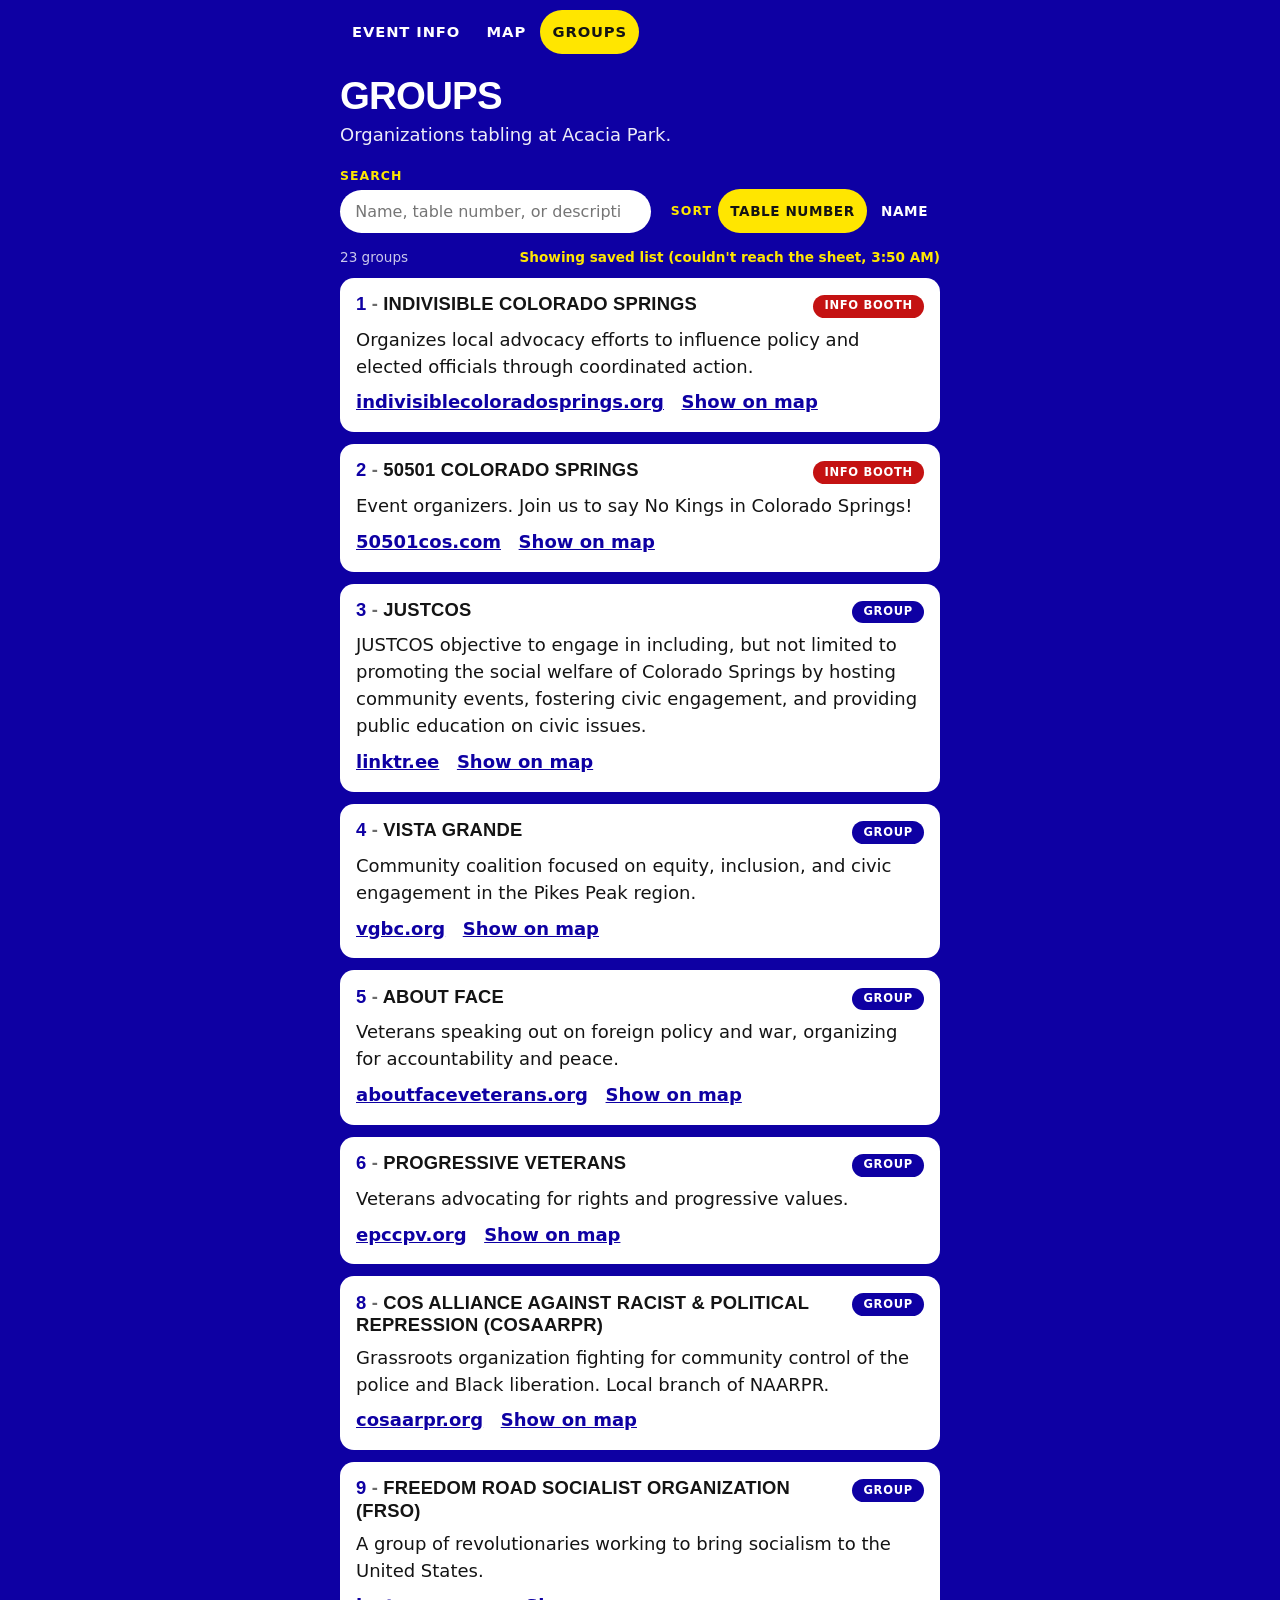
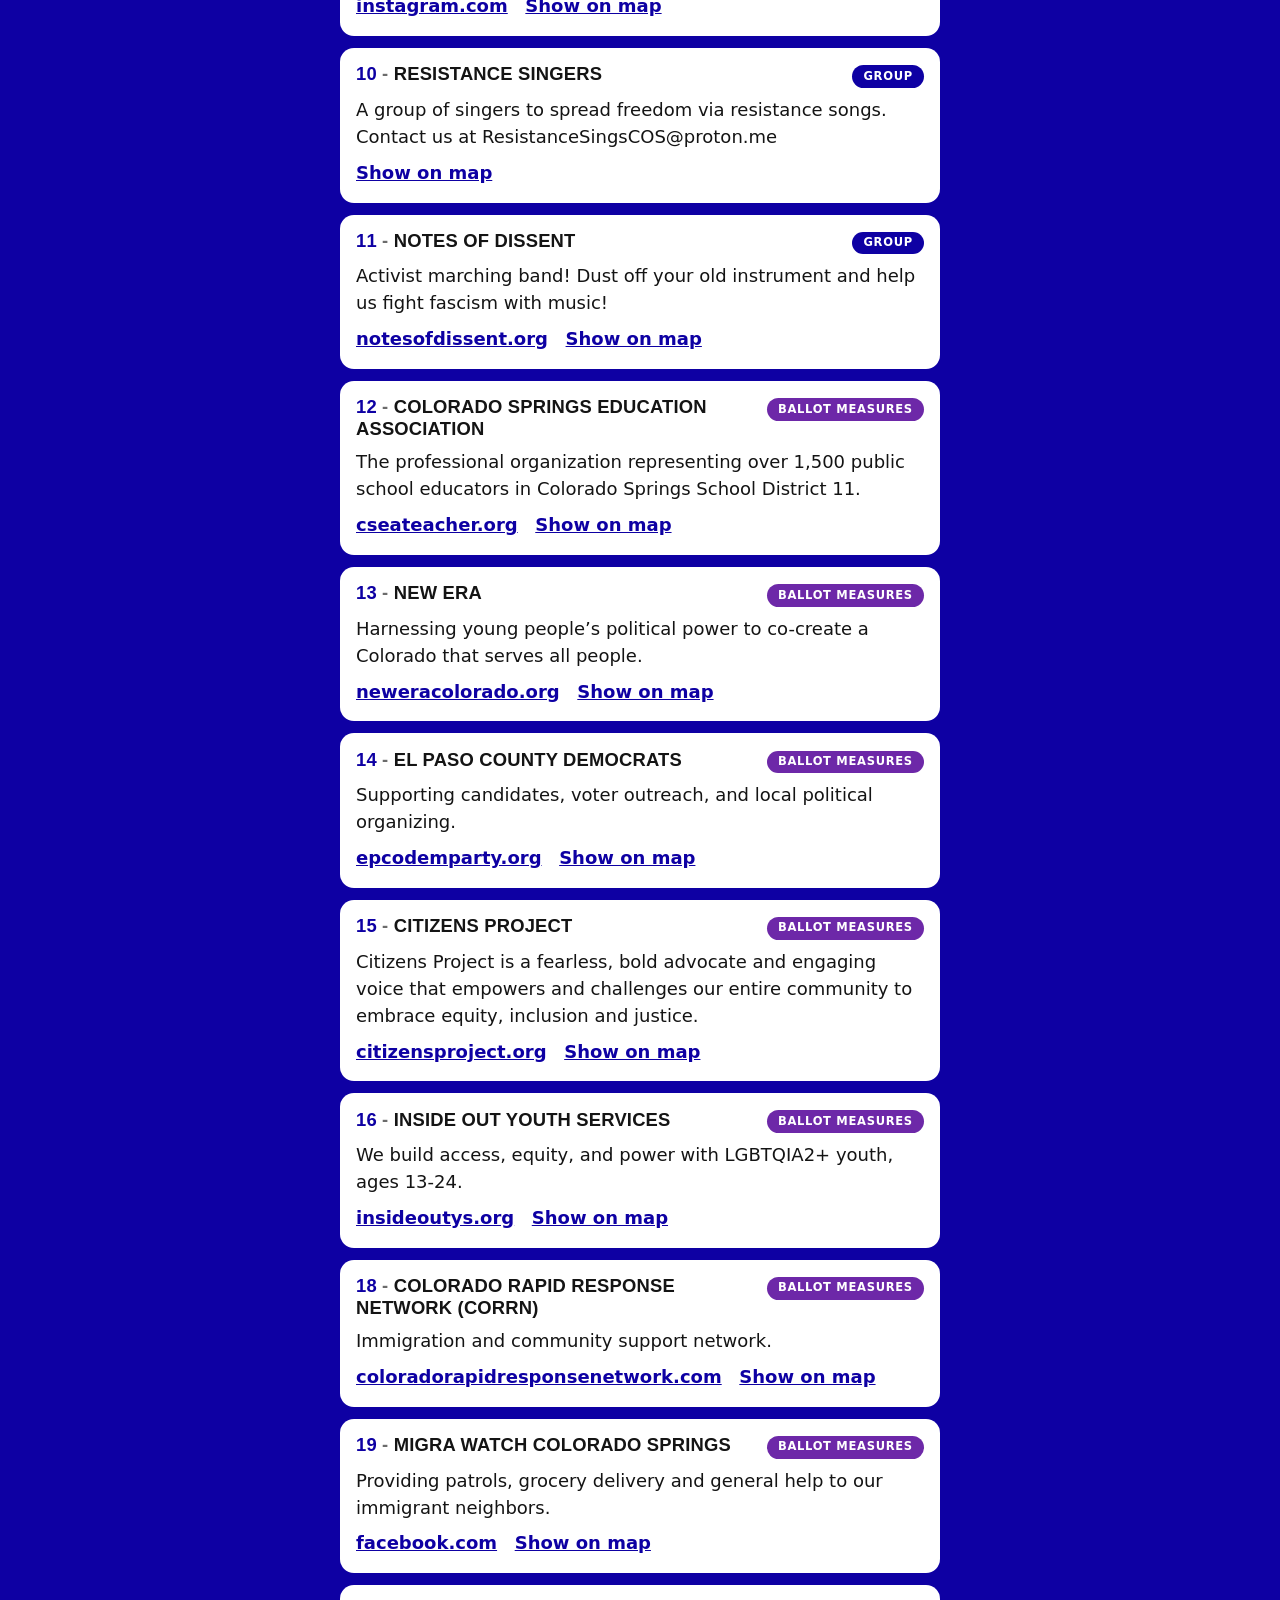
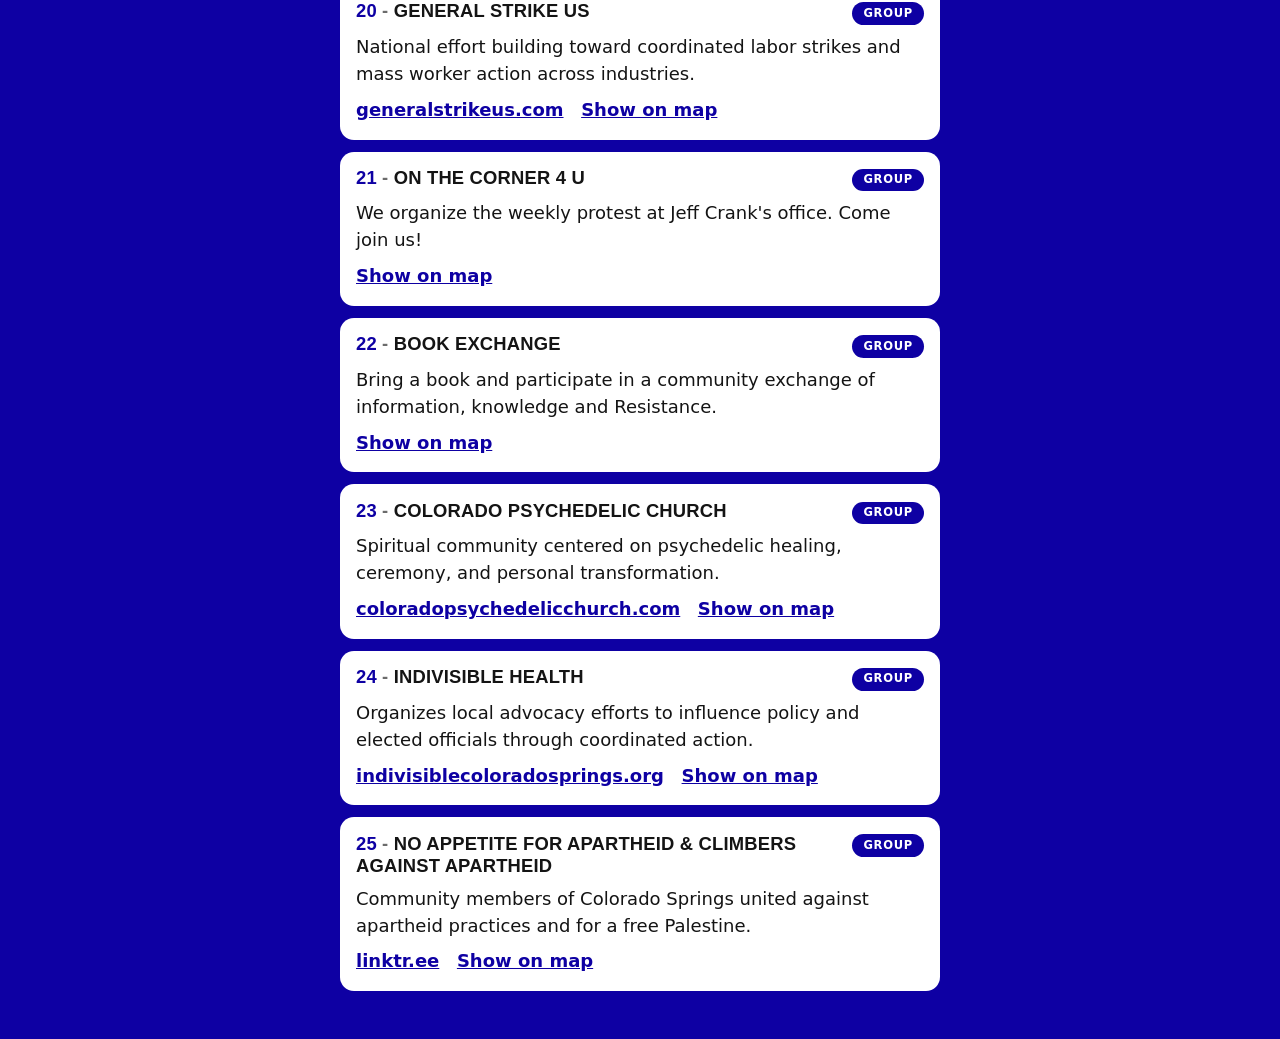
==== groups/index.html @ 1f0191dd "Turn the old 31 and 32 tables into a mutual aid place and make the named areas easier to pick out. C" ====
<!doctype html>
<html lang="en">
<head>
  <meta charset="utf-8">
  <meta name="viewport" content="width=device-width, initial-scale=1">
  <title>Groups — No Kings: Vote Early, Colorado Springs</title>
  <meta name="description" content="Organizations tabling at Acacia Park for No Kings: Vote Early, October 17, 2026, with links to their websites and spots on the map.">
  <meta name="theme-color" content="#0e00a3">
  <link rel="stylesheet" href="groups.css?v=4">
</head>
<body>
  <header>
    <nav aria-label="Pages">
      <a href="../">Event Info</a>
      <a href="../map/">Map</a>
      <a href="./" aria-current="page">Groups</a>
    </nav>
  </header>

  <main>
    <h1>Groups</h1>
    <p class="lead">Organizations tabling at Acacia Park.</p>

    <div class="tools">
      <label class="search">
        Search
        <input id="q" type="search" autocomplete="off" placeholder="Name, table number, or description">
      </label>
      <div class="sort" role="group" aria-label="Sort by">
        <span class="sort-label">Sort</span>
        <button type="button" data-sort="table" aria-pressed="true">Table number</button>
        <button type="button" data-sort="name" aria-pressed="false">Name</button>
      </div>
    </div>

    <p class="summary">
      <span id="count" class="count"></span>
      <span id="status" class="status">Loading groups…</span>
    </p>
    <ul id="list"></ul>
  </main>

  <template id="group-entry">
    <li class="group">
      <div class="title-row">
        <h2>
          <span class="num"><span class="sr-only">Table </span><span data-field="table"></span></span><span class="sep" aria-hidden="true"> - </span><span data-field="name"></span>
        </h2>
        <span class="chip" data-field="chip"><span data-field="category"></span></span>
      </div>
      <p class="description" data-field="description"></p>
      <p class="actions">
        <a data-field="website" target="_blank" rel="noopener"></a>
        <a data-field="map">Show on map</a>
      </p>
    </li>
  </template>

  <script src="../data.js?v=1"></script>
  <script src="groups.js?v=2"></script>
</body>
</html>
---- groups/groups.css ----
:root {
  --indigo: #0e00a3;
  --yellow: #ffe600;
  --ink: #141414;

  --info: #c41212;
  --org: #0e00a3;
  --ballot: #6d28a8;
  --aid: #ff7a00;
}

* { box-sizing: border-box; }

body {
  margin: 0;
  background: var(--indigo);
  color: #fff;
  font: 18px/1.5 "Segoe UI", system-ui, sans-serif;
}

header nav {
  display: flex;
  flex-wrap: wrap;
  gap: 0.15rem;
  max-width: 40rem;
  margin: 0 auto;
  padding: 0.65rem 1.25rem 0.2rem;
}

nav a {
  color: #fff;
  text-decoration: none;
  font-weight: 800;
  font-size: 0.92rem;
  letter-spacing: 0.06em;
  text-transform: uppercase;
  min-height: 44px;
  display: inline-flex;
  align-items: center;
  padding: 0.15rem 0.75rem;
  border-radius: 999px;
}

nav a[aria-current="page"] {
  background: var(--yellow);
  color: var(--ink);
}

nav a:hover { color: var(--yellow); }
nav a[aria-current="page"]:hover { color: var(--ink); text-decoration: none; }

main {
  max-width: 40rem;
  margin: 0 auto;
  padding: 1.1rem 1.25rem 3rem;
}

h1 {
  margin: 0.15rem 0 0;
  font-family: "Arial Black", "Segoe UI", sans-serif;
  font-weight: 900;
  font-size: clamp(1.8rem, 6vw, 2.4rem);
  line-height: 0.95;
  letter-spacing: -0.02em;
  text-transform: uppercase;
}

.lead {
  margin: 0.45rem 0 1.15rem;
  color: rgba(255, 255, 255, 0.92);
}

.tools {
  display: flex;
  flex-wrap: wrap;
  align-items: flex-end;
  gap: 0.85rem 1.25rem;
}

.search {
  flex: 1 1 16rem;
  display: flex;
  flex-direction: column;
  gap: 0.3rem;
  font-size: 0.78rem;
  font-weight: 800;
  letter-spacing: 0.08em;
  text-transform: uppercase;
  color: var(--yellow);
}

.search input {
  width: 100%;
  font: inherit;
  font-weight: 400;
  font-size: 1rem;
  letter-spacing: 0;
  text-transform: none;
  color: var(--ink);
  background: #fff;
  border: none;
  border-radius: 999px;
  padding: 0.6rem 0.95rem;
}

.sort {
  display: flex;
  flex-wrap: wrap;
  align-items: center;
  gap: 0.15rem;
}

.sort-label {
  font-size: 0.78rem;
  font-weight: 800;
  letter-spacing: 0.08em;
  text-transform: uppercase;
  color: var(--yellow);
  margin-right: 0.25rem;
}

.sort button {
  font: inherit;
  font-weight: 800;
  font-size: 0.85rem;
  letter-spacing: 0.04em;
  text-transform: uppercase;
  min-height: 44px;
  padding: 0.2rem 0.75rem;
  color: #fff;
  background: transparent;
  border: none;
  border-radius: 999px;
  cursor: pointer;
}

.sort button:hover { color: var(--yellow); }

.sort button[aria-pressed="true"] {
  background: var(--yellow);
  color: var(--ink);
}

.sort button[aria-pressed="true"]:hover { color: var(--ink); }

.summary {
  display: flex;
  flex-wrap: wrap;
  justify-content: space-between;
  gap: 0.2rem 1rem;
  margin: 0.85rem 0 0.65rem;
  font-size: 0.85rem;
  color: rgba(255, 255, 255, 0.78);
}

.status { margin: 0; }

.status.backup { color: var(--yellow); font-weight: 700; }

#list {
  list-style: none;
  margin: 0;
  padding: 0;
  display: flex;
  flex-direction: column;
  gap: 0.75rem;
}

.group {
  background: #fff;
  color: var(--ink);
  border-radius: 14px;
  padding: 0.95rem 1rem 1.05rem;
  scroll-margin-top: 0.75rem;
}

.group.current {
  box-shadow: inset 6px 0 0 var(--yellow);
}

.title-row {
  display: flex;
  flex-wrap: wrap;
  align-items: flex-start;
  justify-content: space-between;
  gap: 0.4rem 0.75rem;
}

.group h2 {
  flex: 1 1 12rem;
  margin: 0;
  font-family: "Arial Black", "Segoe UI", sans-serif;
  font-weight: 900;
  font-size: 1.15rem;
  line-height: 1.2;
  letter-spacing: 0.01em;
  text-transform: uppercase;
  color: var(--ink);
}

.num { color: var(--indigo); }

.sep { color: #6b6b6b; }

.group .description { margin: 0.5rem 0 0; }

.actions {
  display: flex;
  flex-wrap: wrap;
  gap: 0.35rem 1.1rem;
  margin: 0.55rem 0 0;
}

.actions a {
  color: var(--indigo);
  font-weight: 700;
}

.empty {
  padding: 0.4rem 0 1rem;
  color: rgba(255, 255, 255, 0.85);
}

.chip {
  display: inline-flex;
  align-items: center;
  flex: none;
  margin-top: 0.12rem;
  padding: 0.28rem 0.7rem;
  border-radius: 999px;
  background: var(--c);
  color: #fff;
  font-size: 0.72rem;
  font-weight: 800;
  letter-spacing: 0.06em;
  line-height: 1.2;
  text-transform: uppercase;
  white-space: nowrap;
}

.cat-info { --c: var(--info); }
.cat-org { --c: var(--org); }
.cat-ballot { --c: var(--ballot); }
.cat-aid { --c: var(--aid); }

.sr-only {
  position: absolute;
  width: 1px;
  height: 1px;
  padding: 0;
  margin: -1px;
  overflow: hidden;
  clip: rect(0, 0, 0, 0);
  white-space: nowrap;
  border: 0;
}

a:focus-visible,
button:focus-visible,
input:focus-visible {
  outline: 3px solid var(--yellow);
  outline-offset: 3px;
}
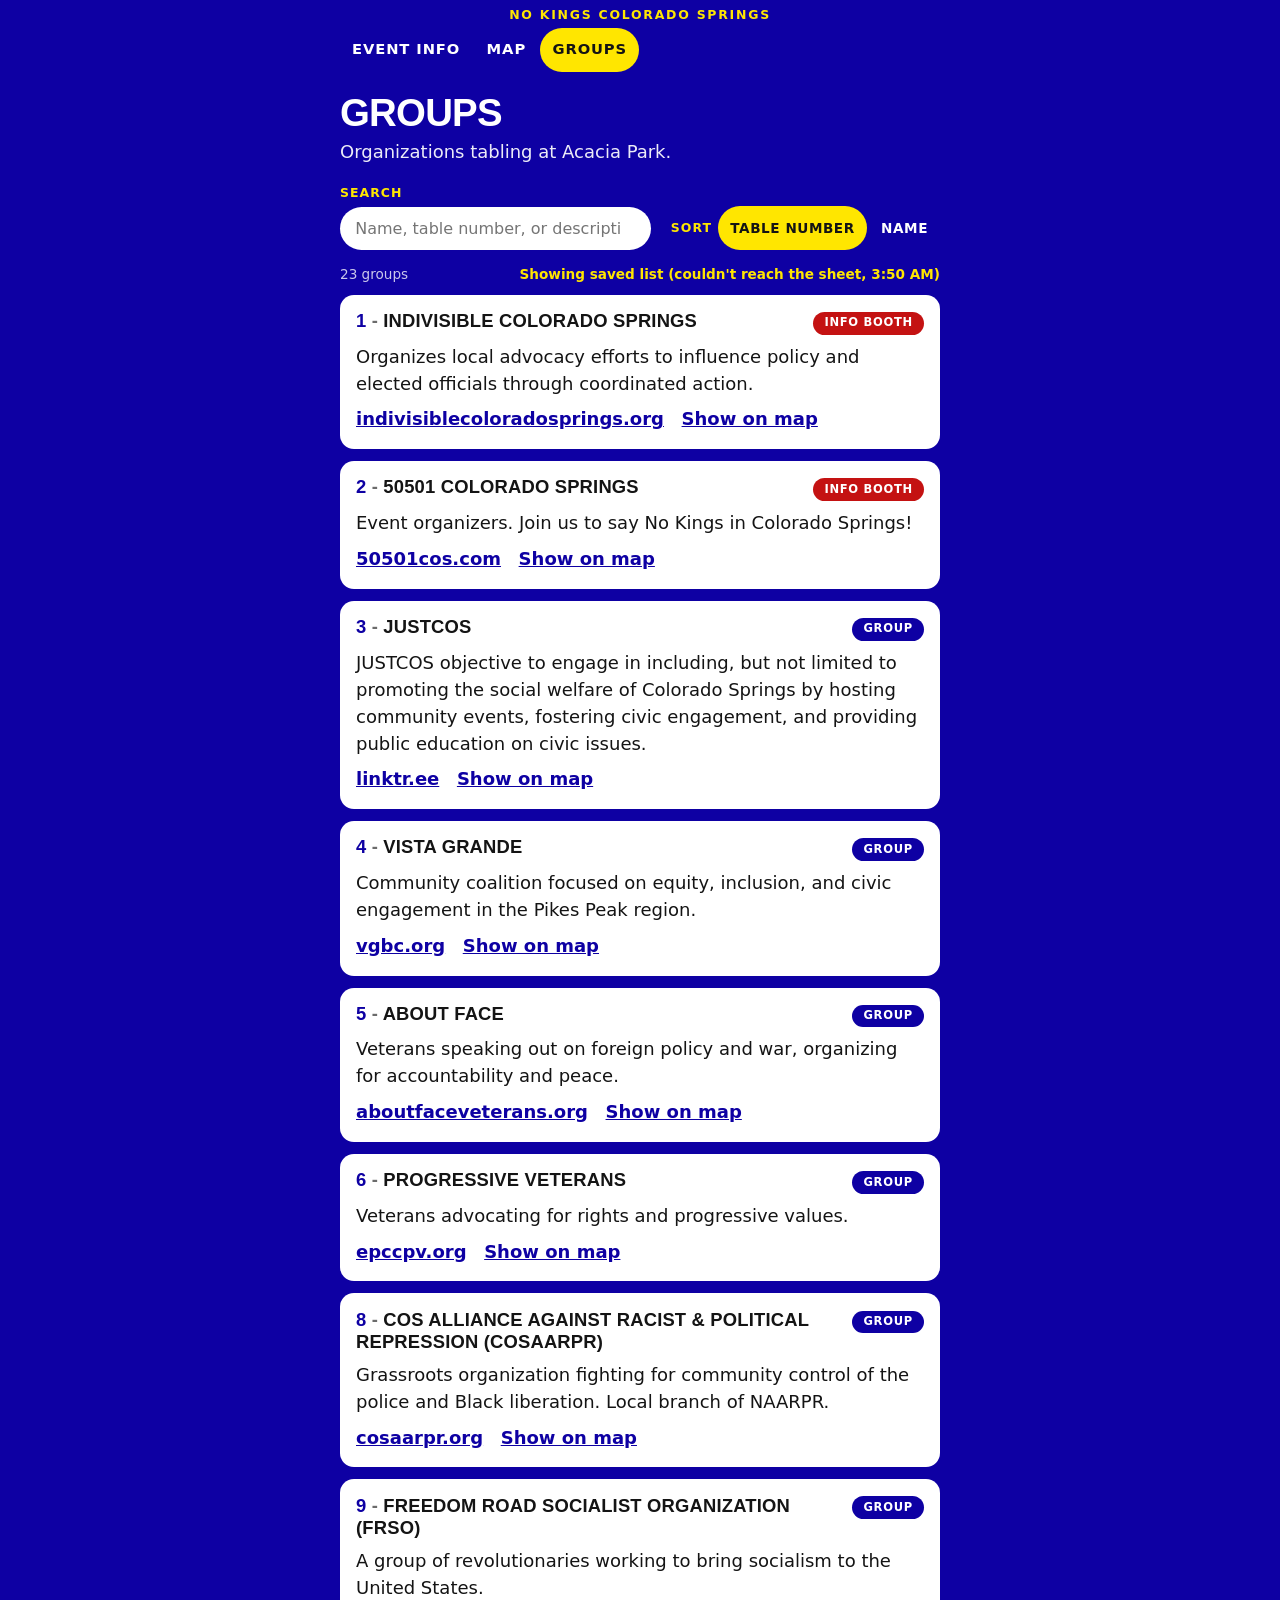
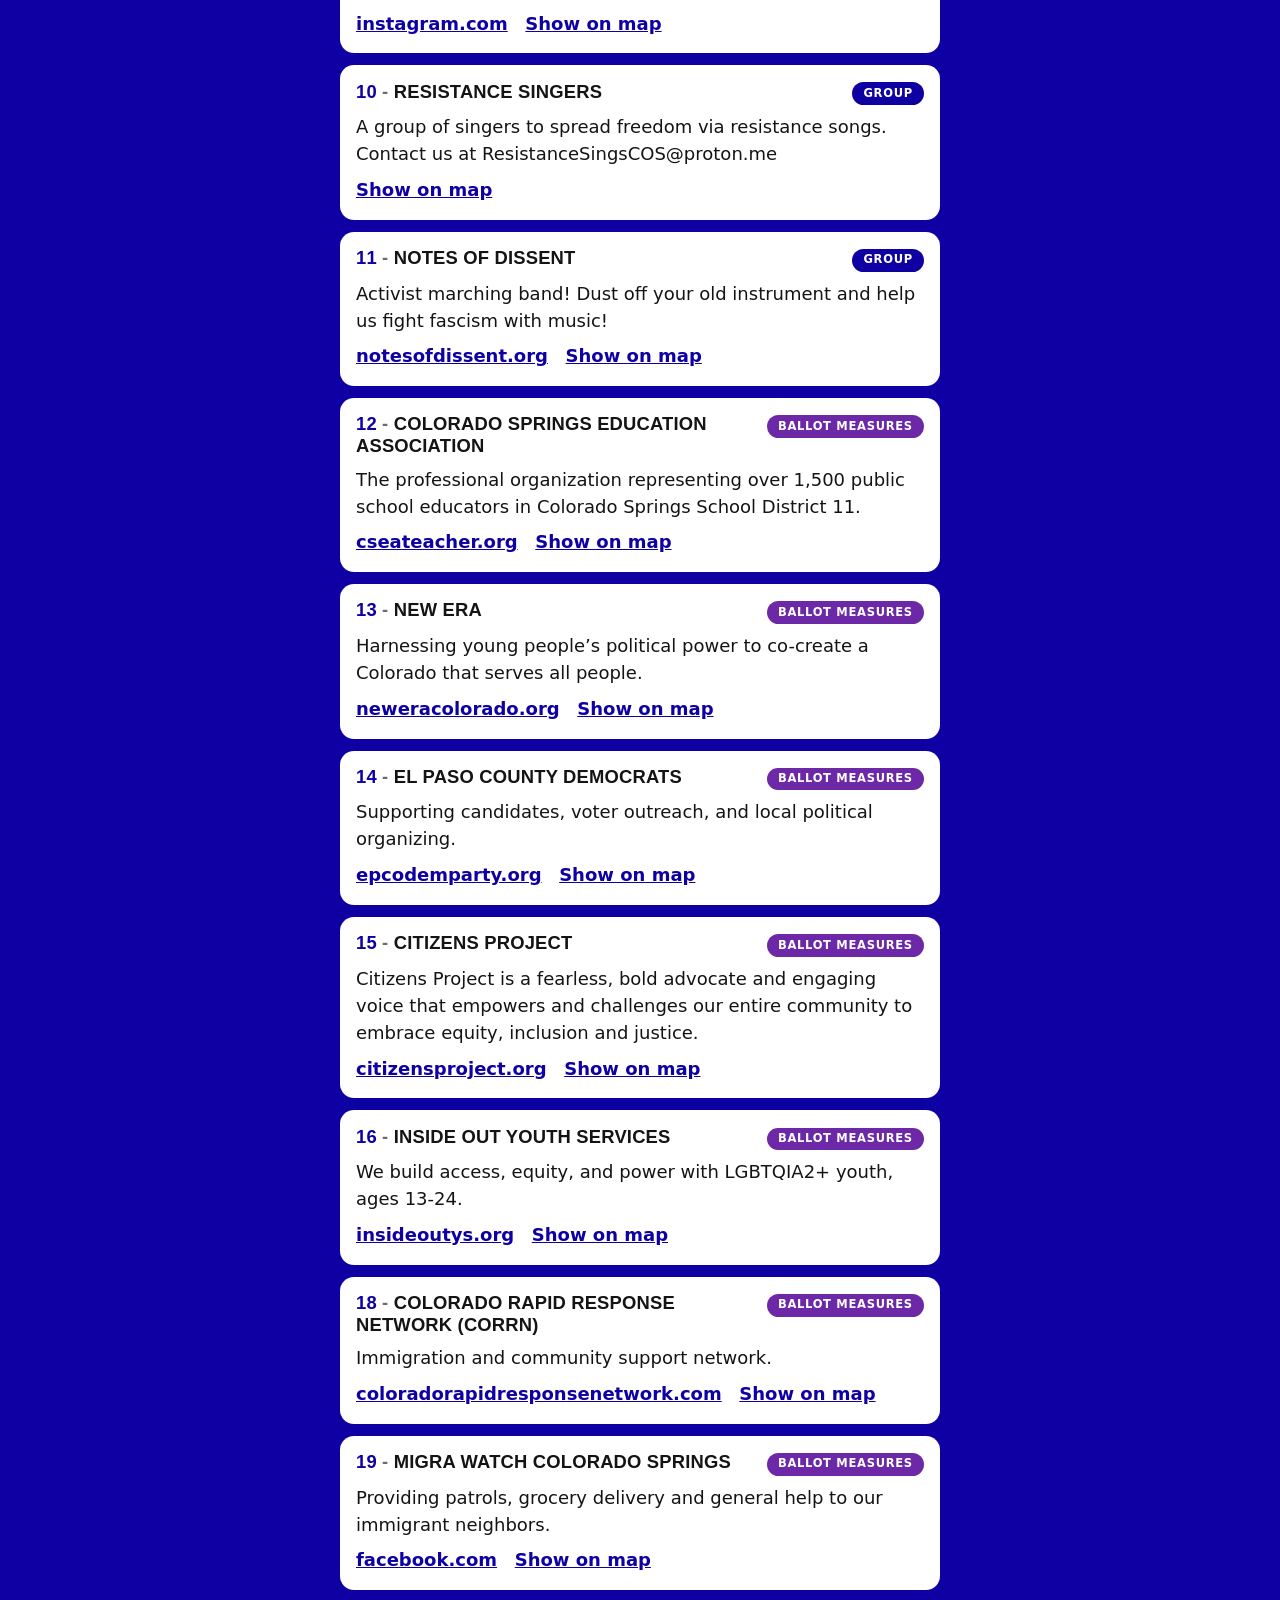
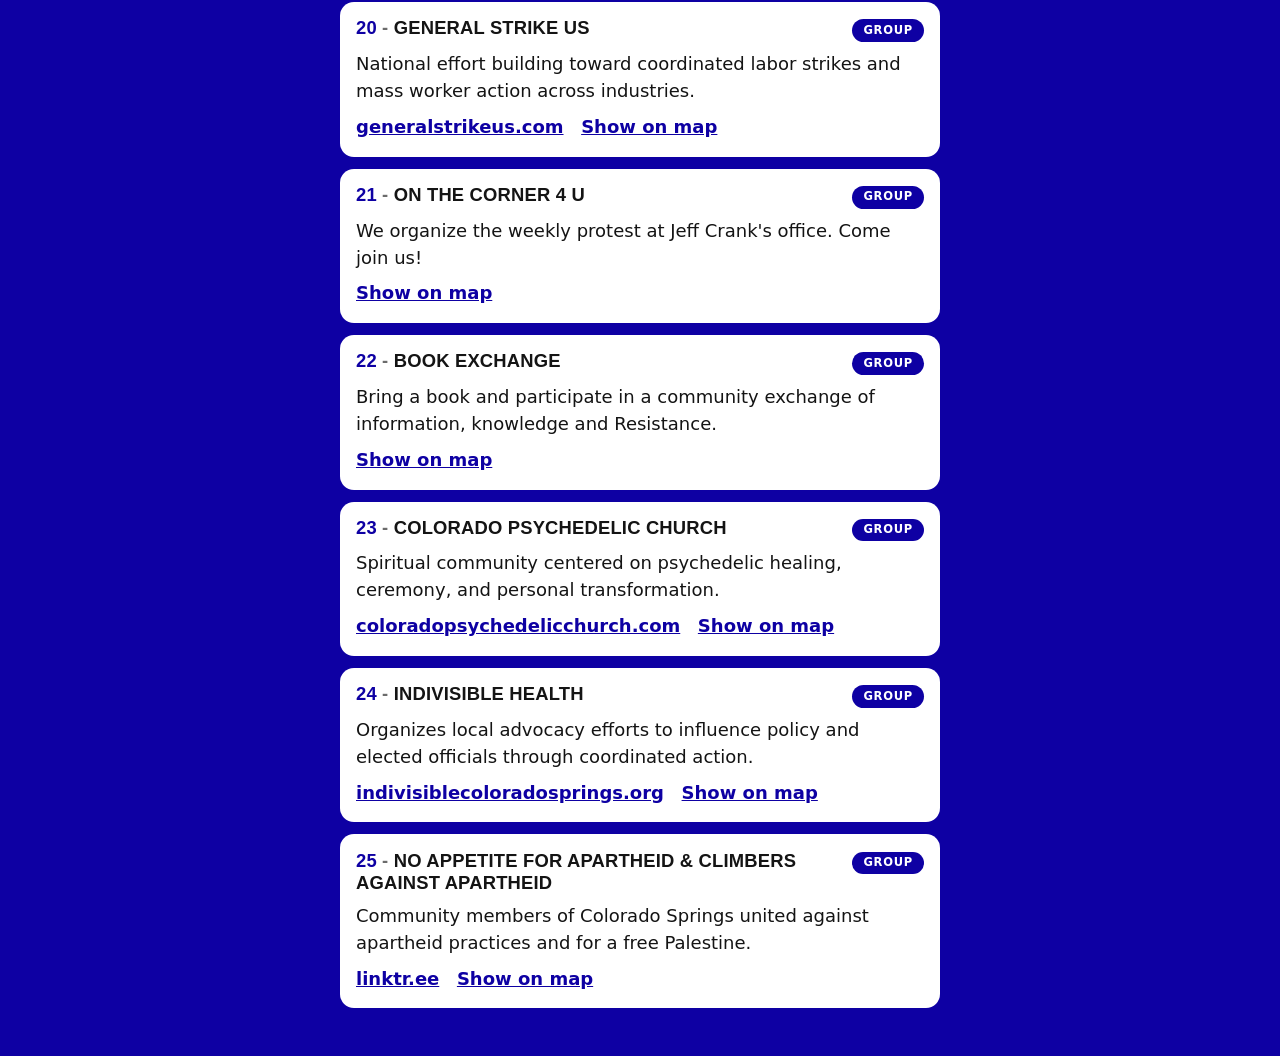
==== commit 43665009: "Name the event above the nav on the map and groups pages. Co-authored-by: Cursor <cursoragent@cursor" ====
--- a/groups/index.html
+++ b/groups/index.html
@@ -6,10 +6,11 @@
   <title>Groups — No Kings: Vote Early, Colorado Springs</title>
   <meta name="description" content="Organizations tabling at Acacia Park for No Kings: Vote Early, October 17, 2026, with links to their websites and spots on the map.">
   <meta name="theme-color" content="#0e00a3">
-  <link rel="stylesheet" href="groups.css?v=4">
+  <link rel="stylesheet" href="groups.css?v=5">
 </head>
 <body>
   <header>
+    <p class="site-name">No Kings Colorado Springs</p>
     <nav aria-label="Pages">
       <a href="../">Event Info</a>
       <a href="../map/">Map</a>
--- a/groups/groups.css
+++ b/groups/groups.css
@@ -18,13 +18,24 @@
   font: 18px/1.5 "Segoe UI", system-ui, sans-serif;
 }
 
+header .site-name {
+  margin: 0;
+  padding: 0.4rem 1.25rem 0;
+  text-align: center;
+  font-weight: 800;
+  font-size: 0.78rem;
+  letter-spacing: 0.14em;
+  text-transform: uppercase;
+  color: var(--yellow);
+}
+
 header nav {
   display: flex;
   flex-wrap: wrap;
   gap: 0.15rem;
   max-width: 40rem;
   margin: 0 auto;
-  padding: 0.65rem 1.25rem 0.2rem;
+  padding: 0.15rem 1.25rem 0.2rem;
 }
 
 nav a {
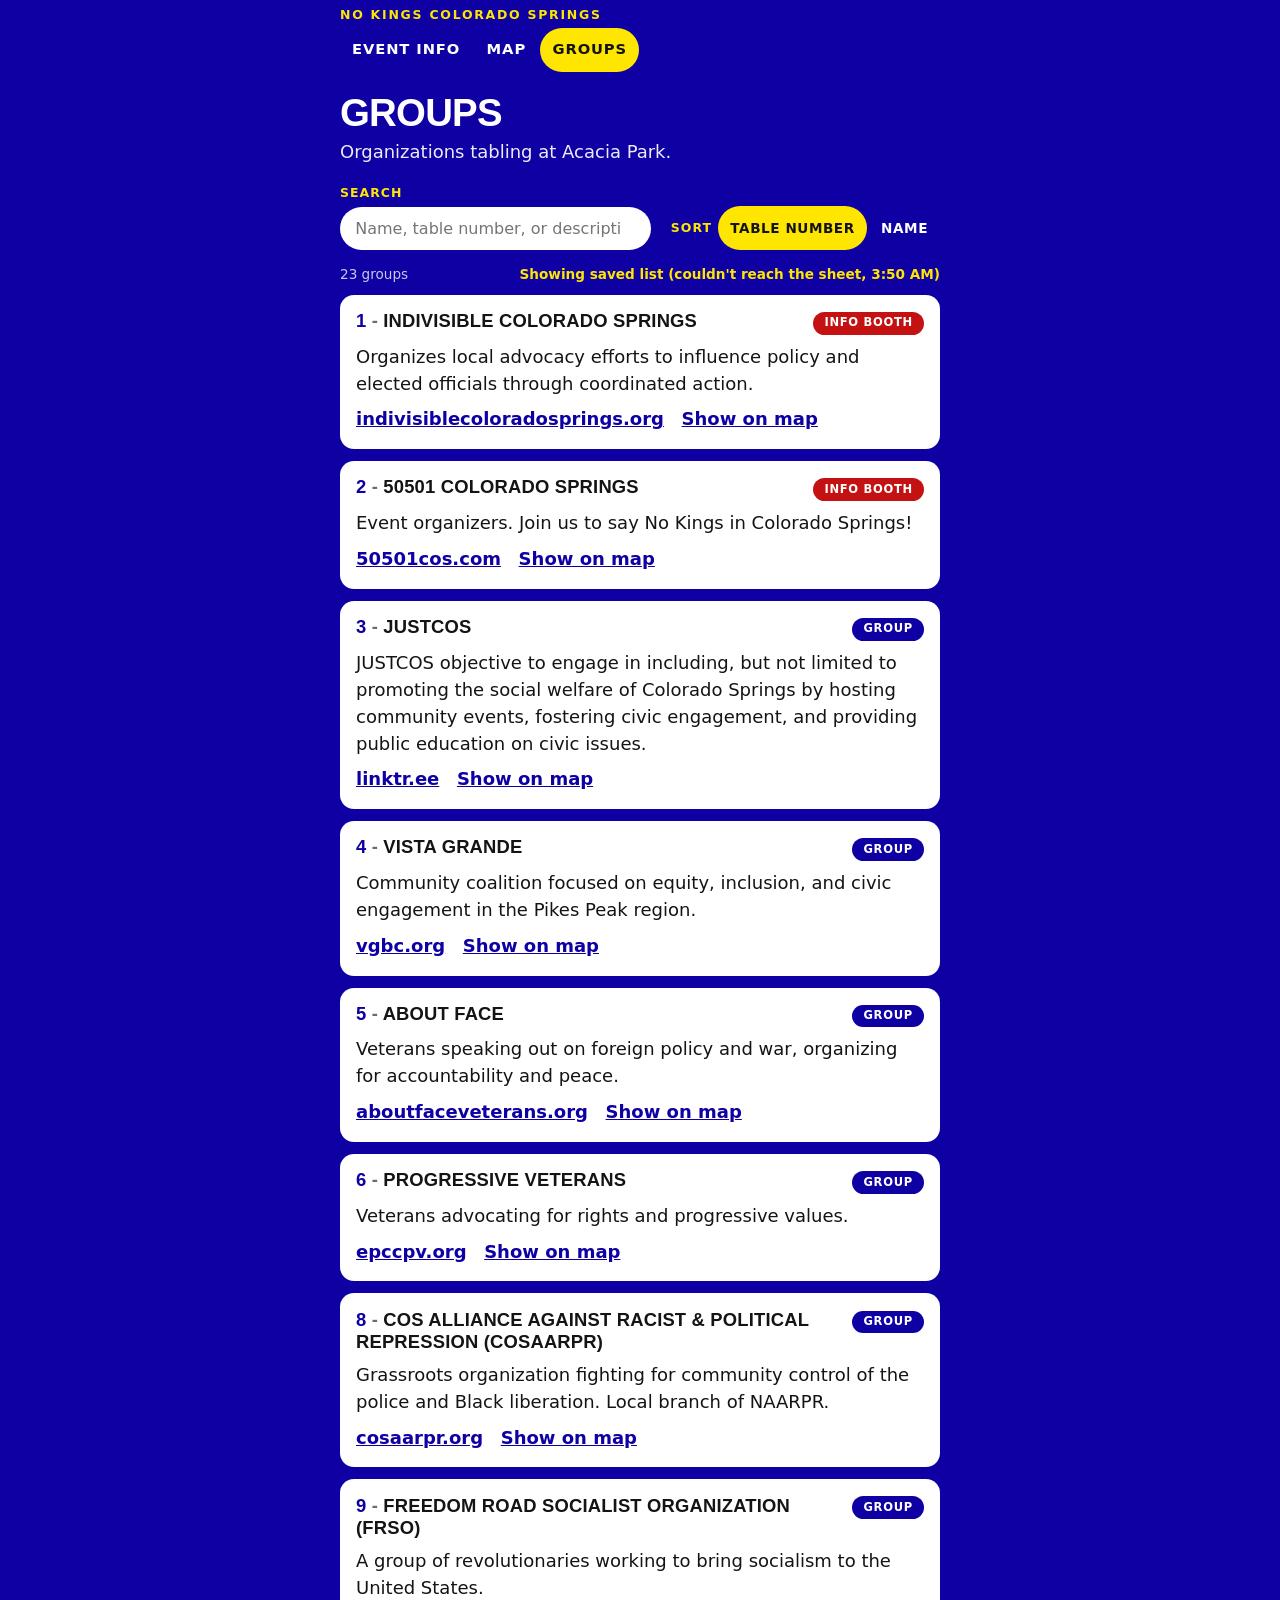
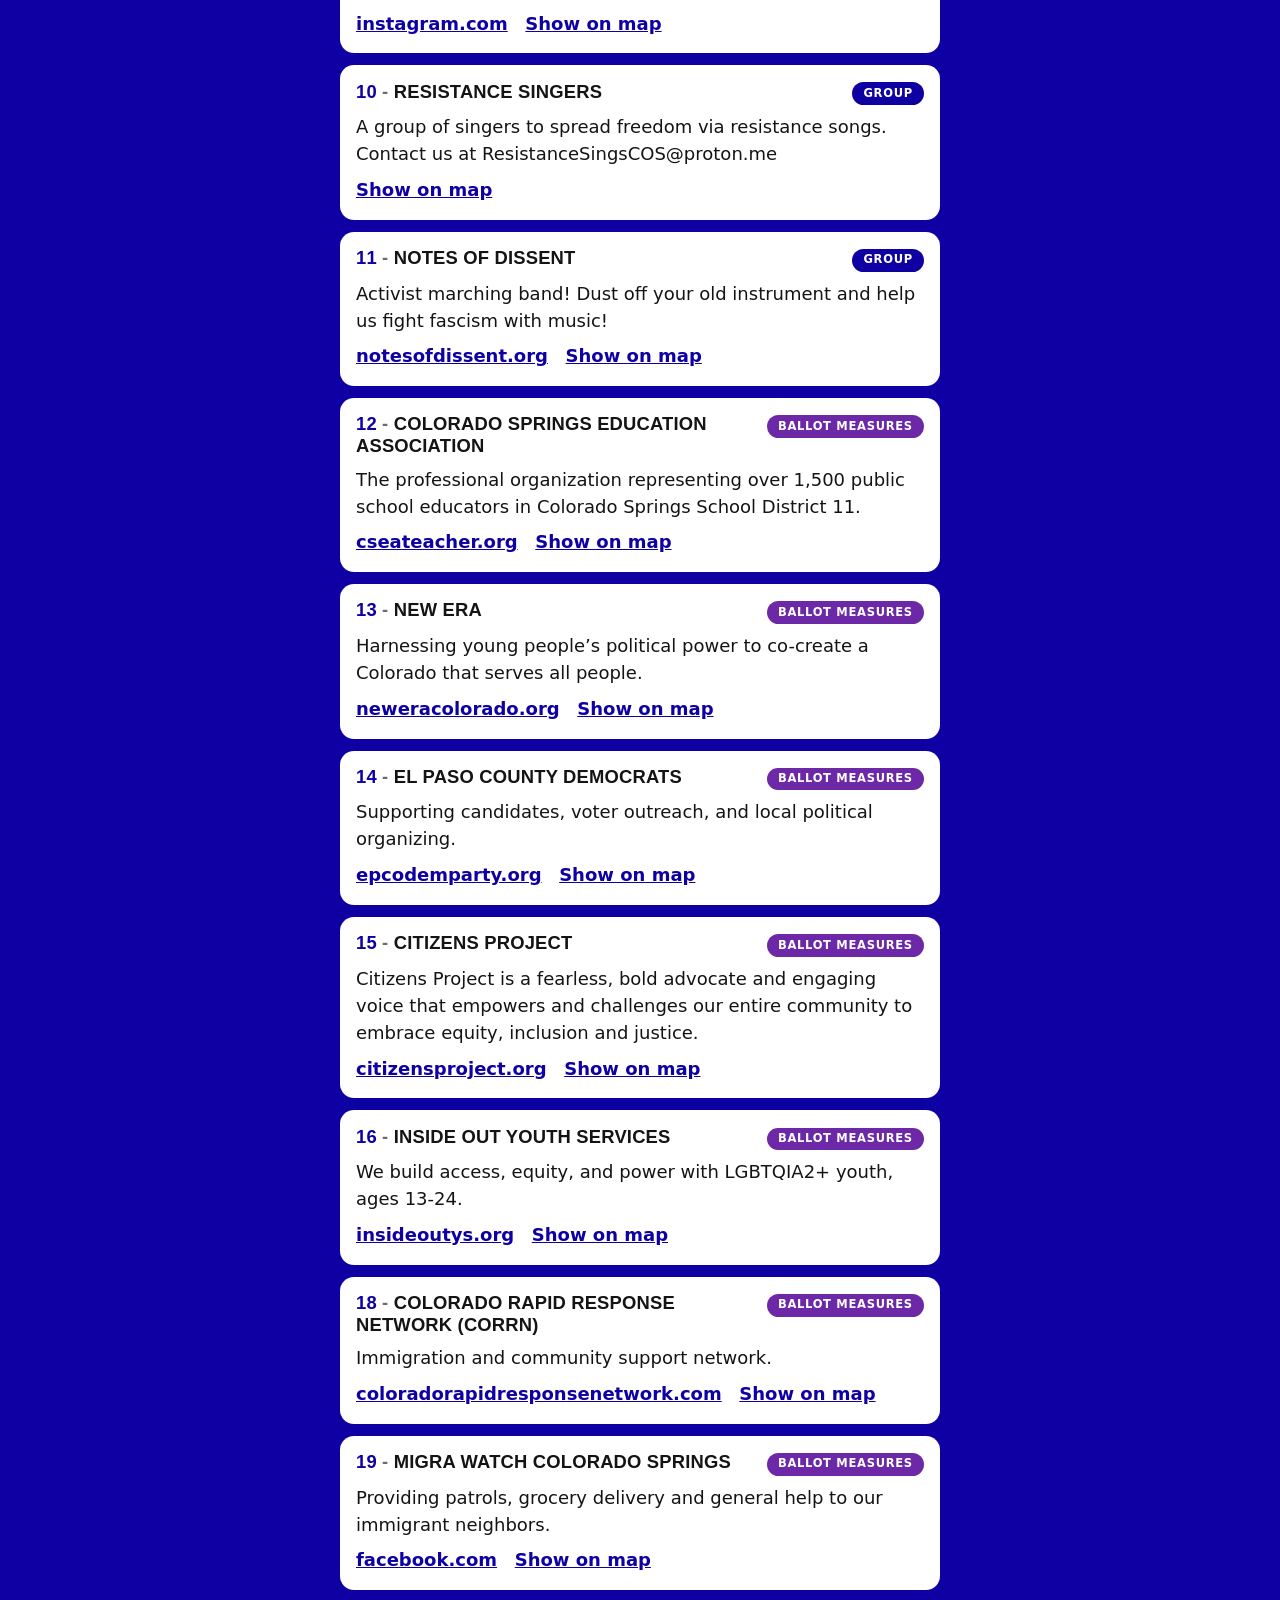
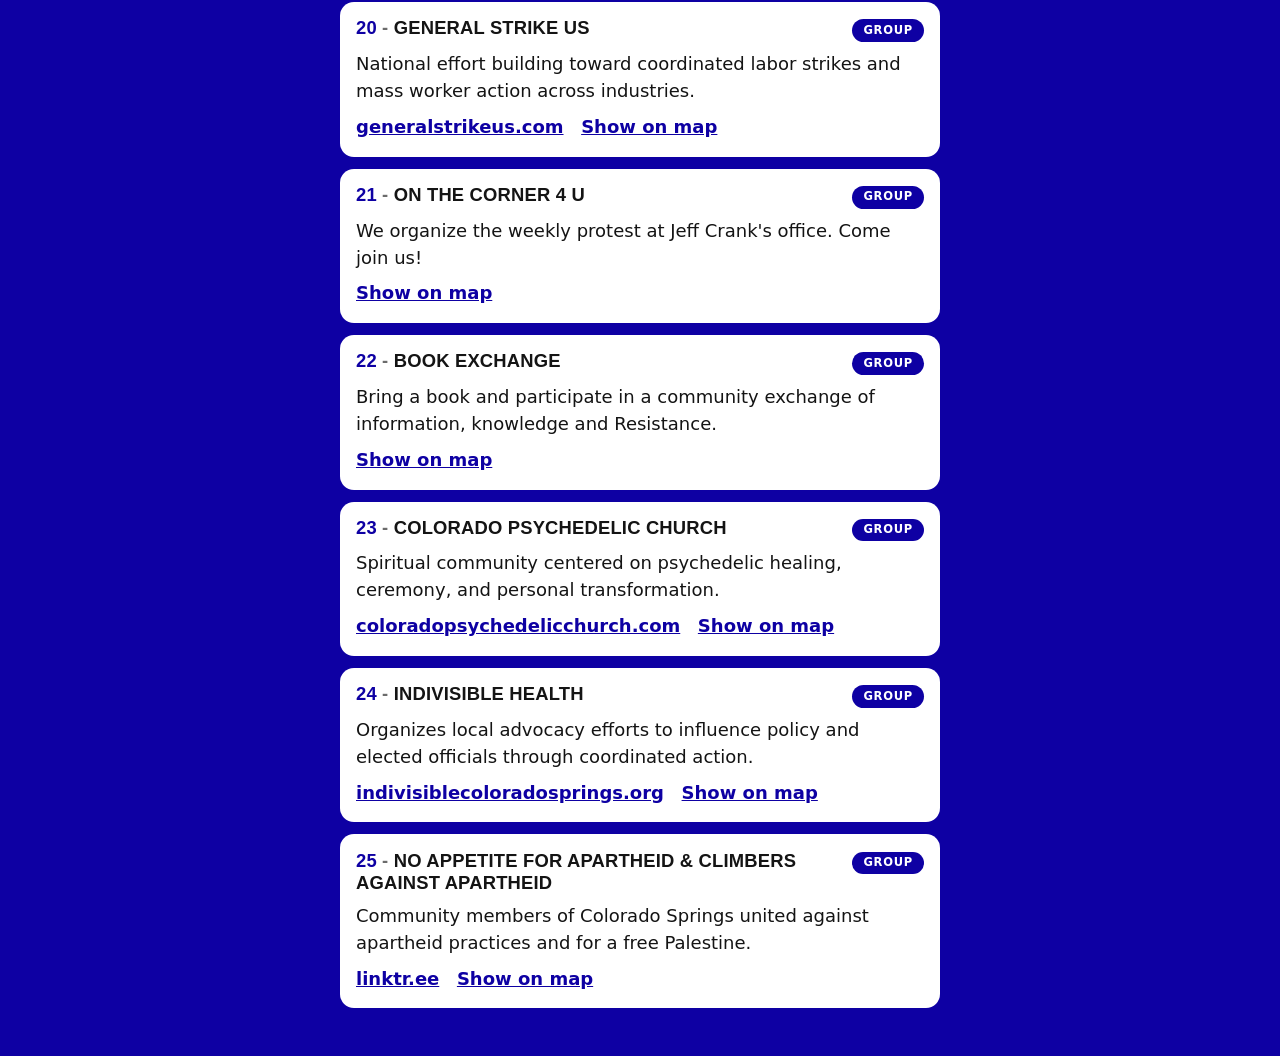
==== commit 07cc3961: "Left-align the event name on groups, and center the map nav under it. Co-authored-by: Cursor <cursor" ====
--- a/groups/index.html
+++ b/groups/index.html
@@ -6,7 +6,7 @@
   <title>Groups — No Kings: Vote Early, Colorado Springs</title>
   <meta name="description" content="Organizations tabling at Acacia Park for No Kings: Vote Early, October 17, 2026, with links to their websites and spots on the map.">
   <meta name="theme-color" content="#0e00a3">
-  <link rel="stylesheet" href="groups.css?v=5">
+  <link rel="stylesheet" href="groups.css?v=6">
 </head>
 <body>
   <header>
--- a/groups/groups.css
+++ b/groups/groups.css
@@ -19,9 +19,10 @@
 }
 
 header .site-name {
-  margin: 0;
+  max-width: 40rem;
+  margin: 0 auto;
   padding: 0.4rem 1.25rem 0;
-  text-align: center;
+  text-align: left;
   font-weight: 800;
   font-size: 0.78rem;
   letter-spacing: 0.14em;
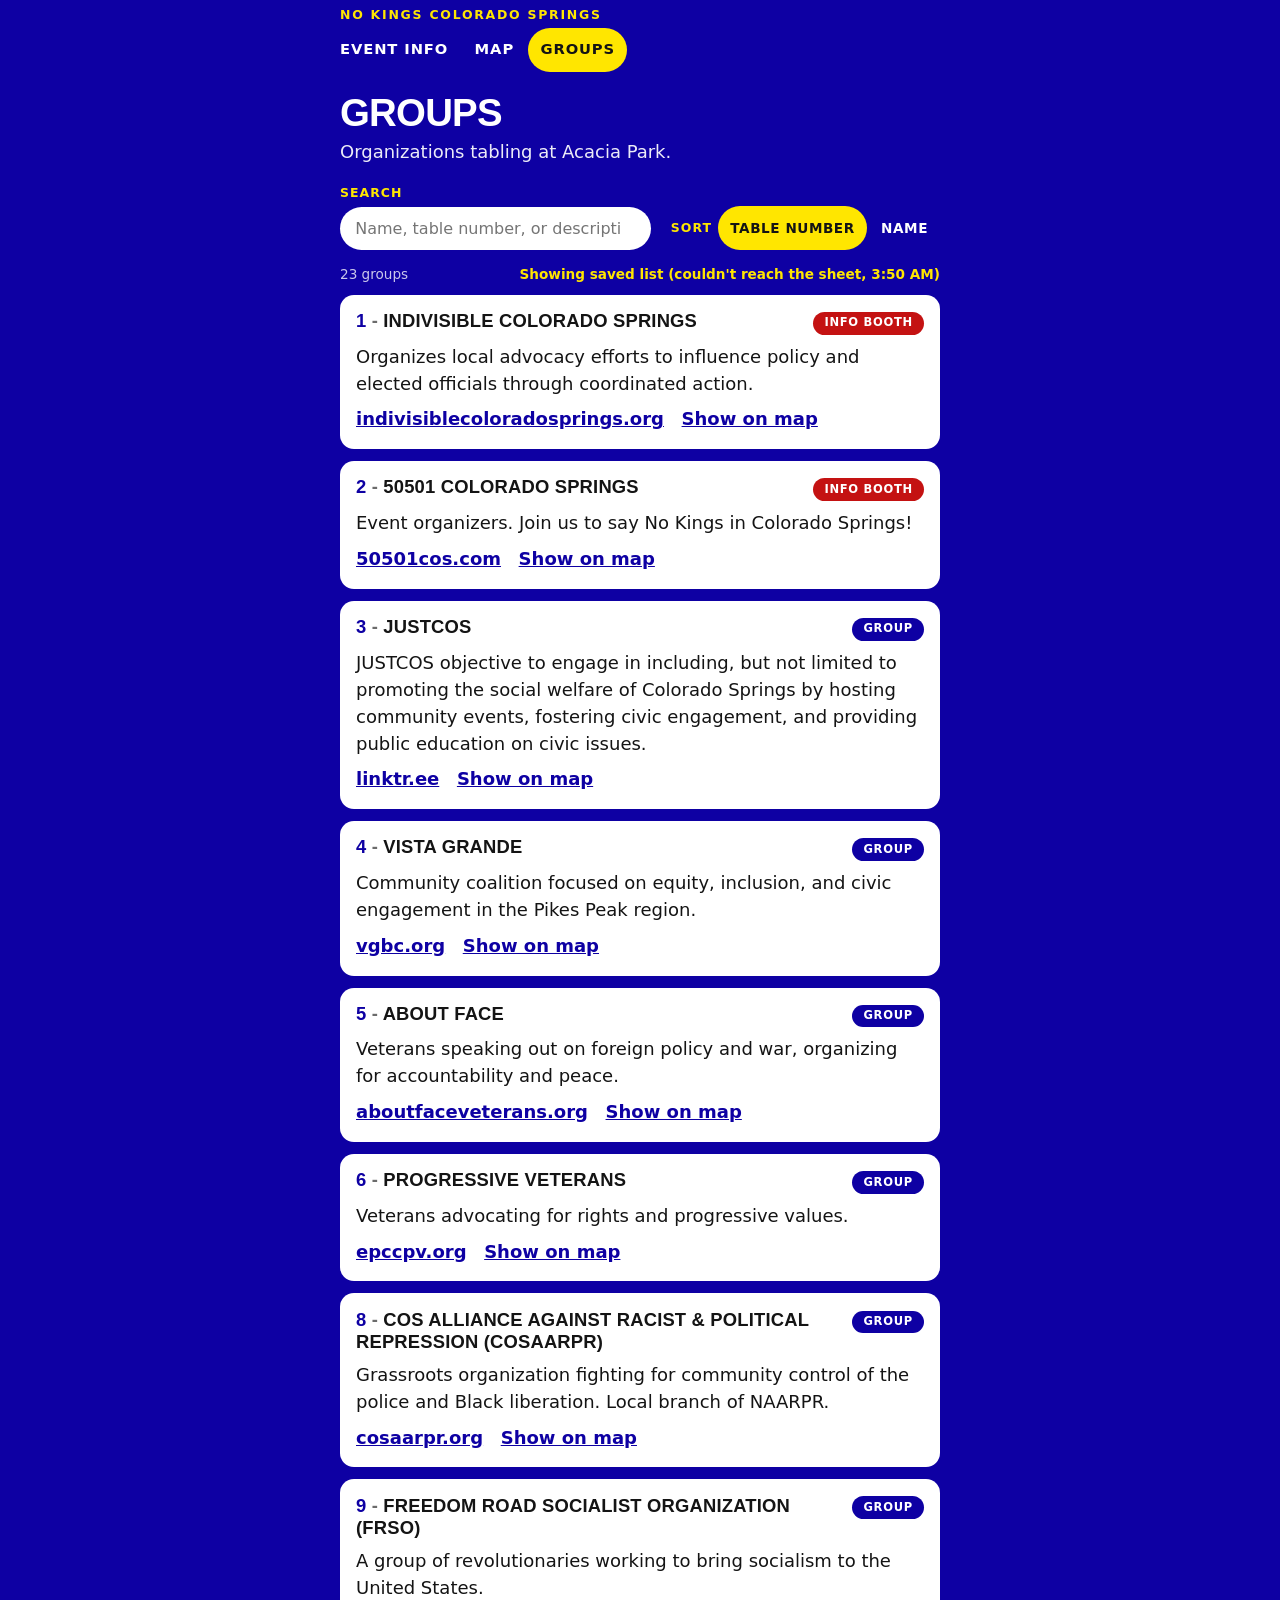
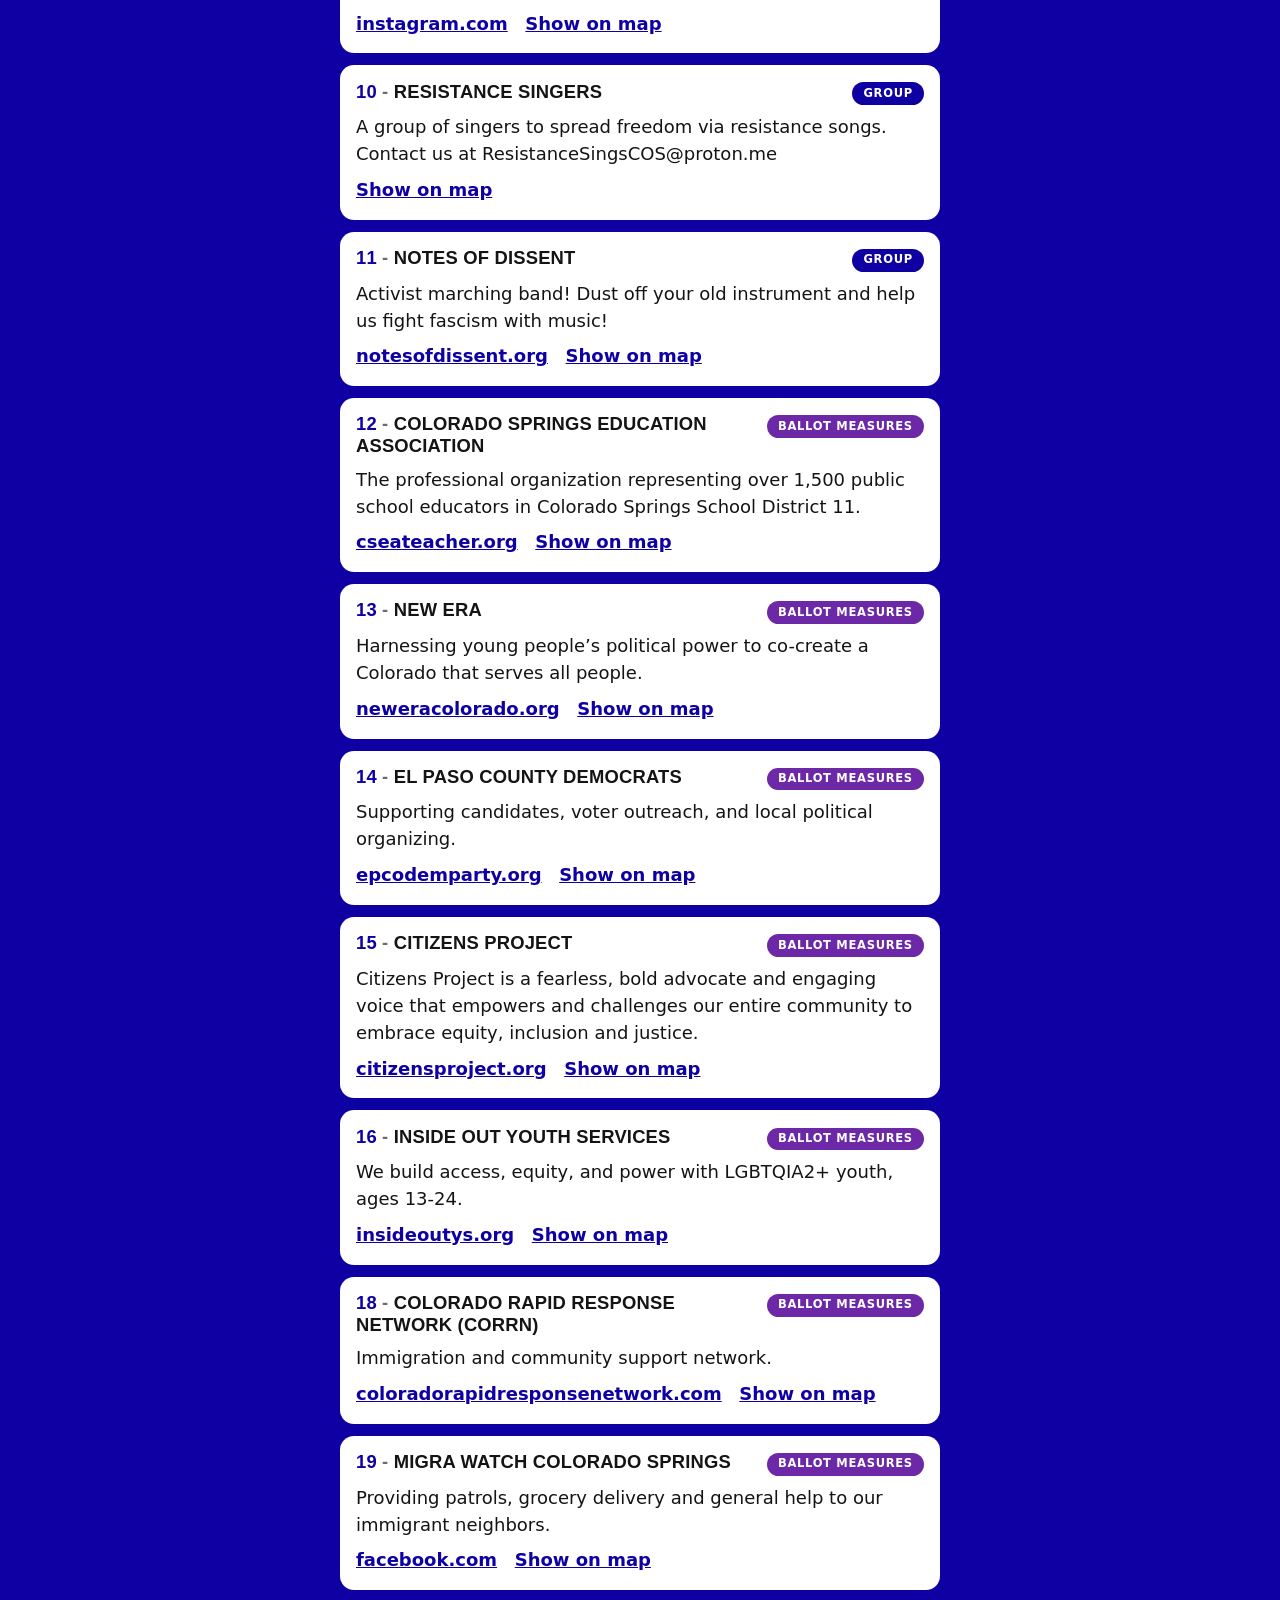
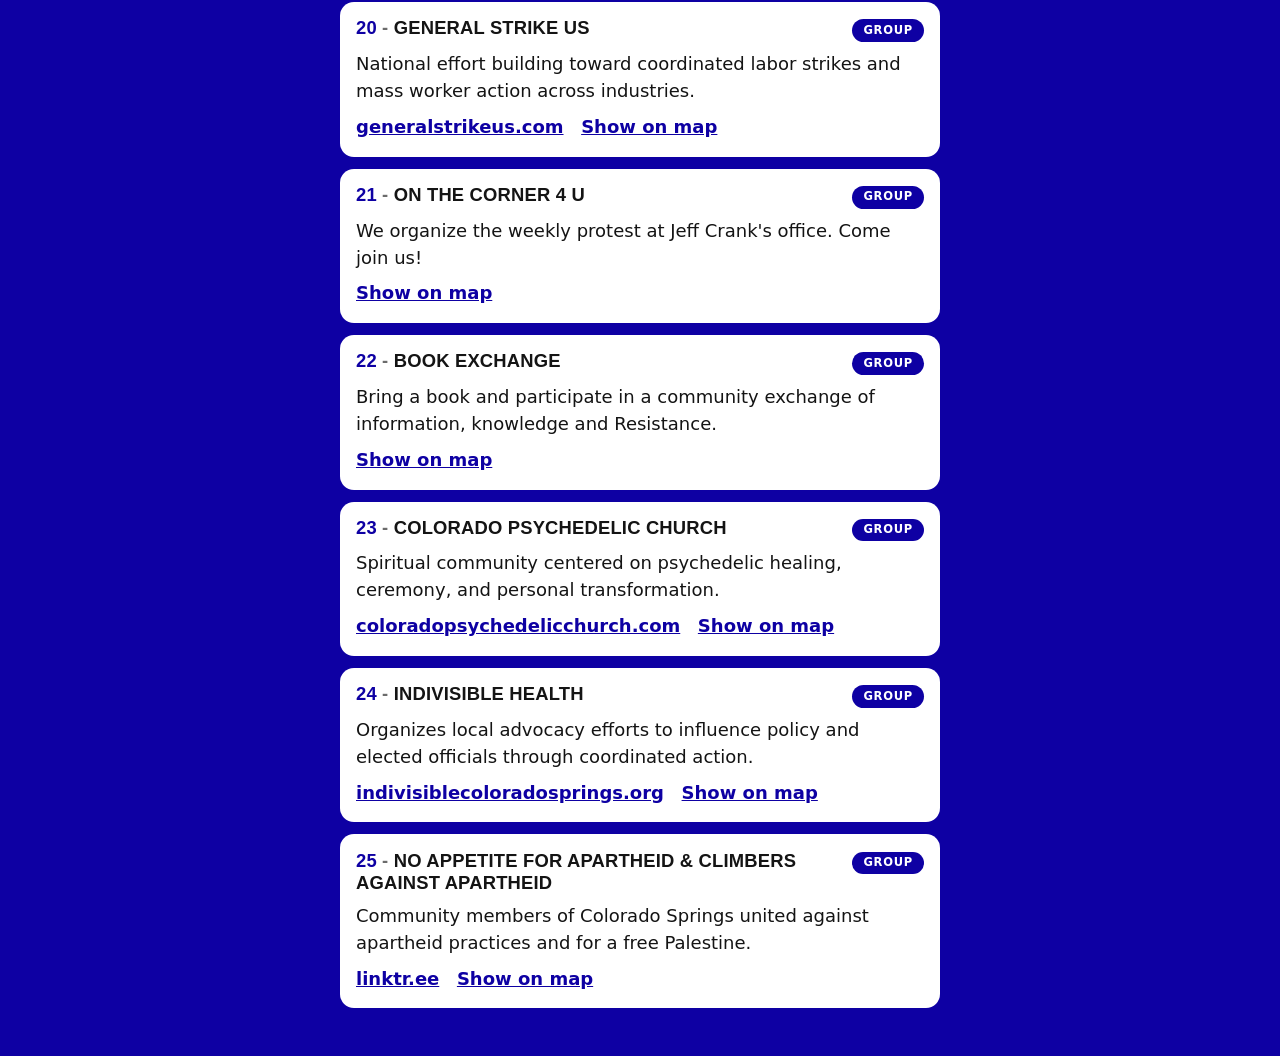
==== commit 9349a485: "Line up the groups nav with the event name. Co-authored-by: Cursor <cursoragent@cursor.com>" ====
--- a/groups/index.html
+++ b/groups/index.html
@@ -6,7 +6,7 @@
   <title>Groups — No Kings: Vote Early, Colorado Springs</title>
   <meta name="description" content="Organizations tabling at Acacia Park for No Kings: Vote Early, October 17, 2026, with links to their websites and spots on the map.">
   <meta name="theme-color" content="#0e00a3">
-  <link rel="stylesheet" href="groups.css?v=6">
+  <link rel="stylesheet" href="groups.css?v=7">
 </head>
 <body>
   <header>
--- a/groups/groups.css
+++ b/groups/groups.css
@@ -36,7 +36,8 @@
   gap: 0.15rem;
   max-width: 40rem;
   margin: 0 auto;
-  padding: 0.15rem 1.25rem 0.2rem;
+  /* The link padding is 0.75rem, so the words start on the same edge as the name and the heading. */
+  padding: 0.15rem 1.25rem 0.2rem 0.5rem;
 }
 
 nav a {
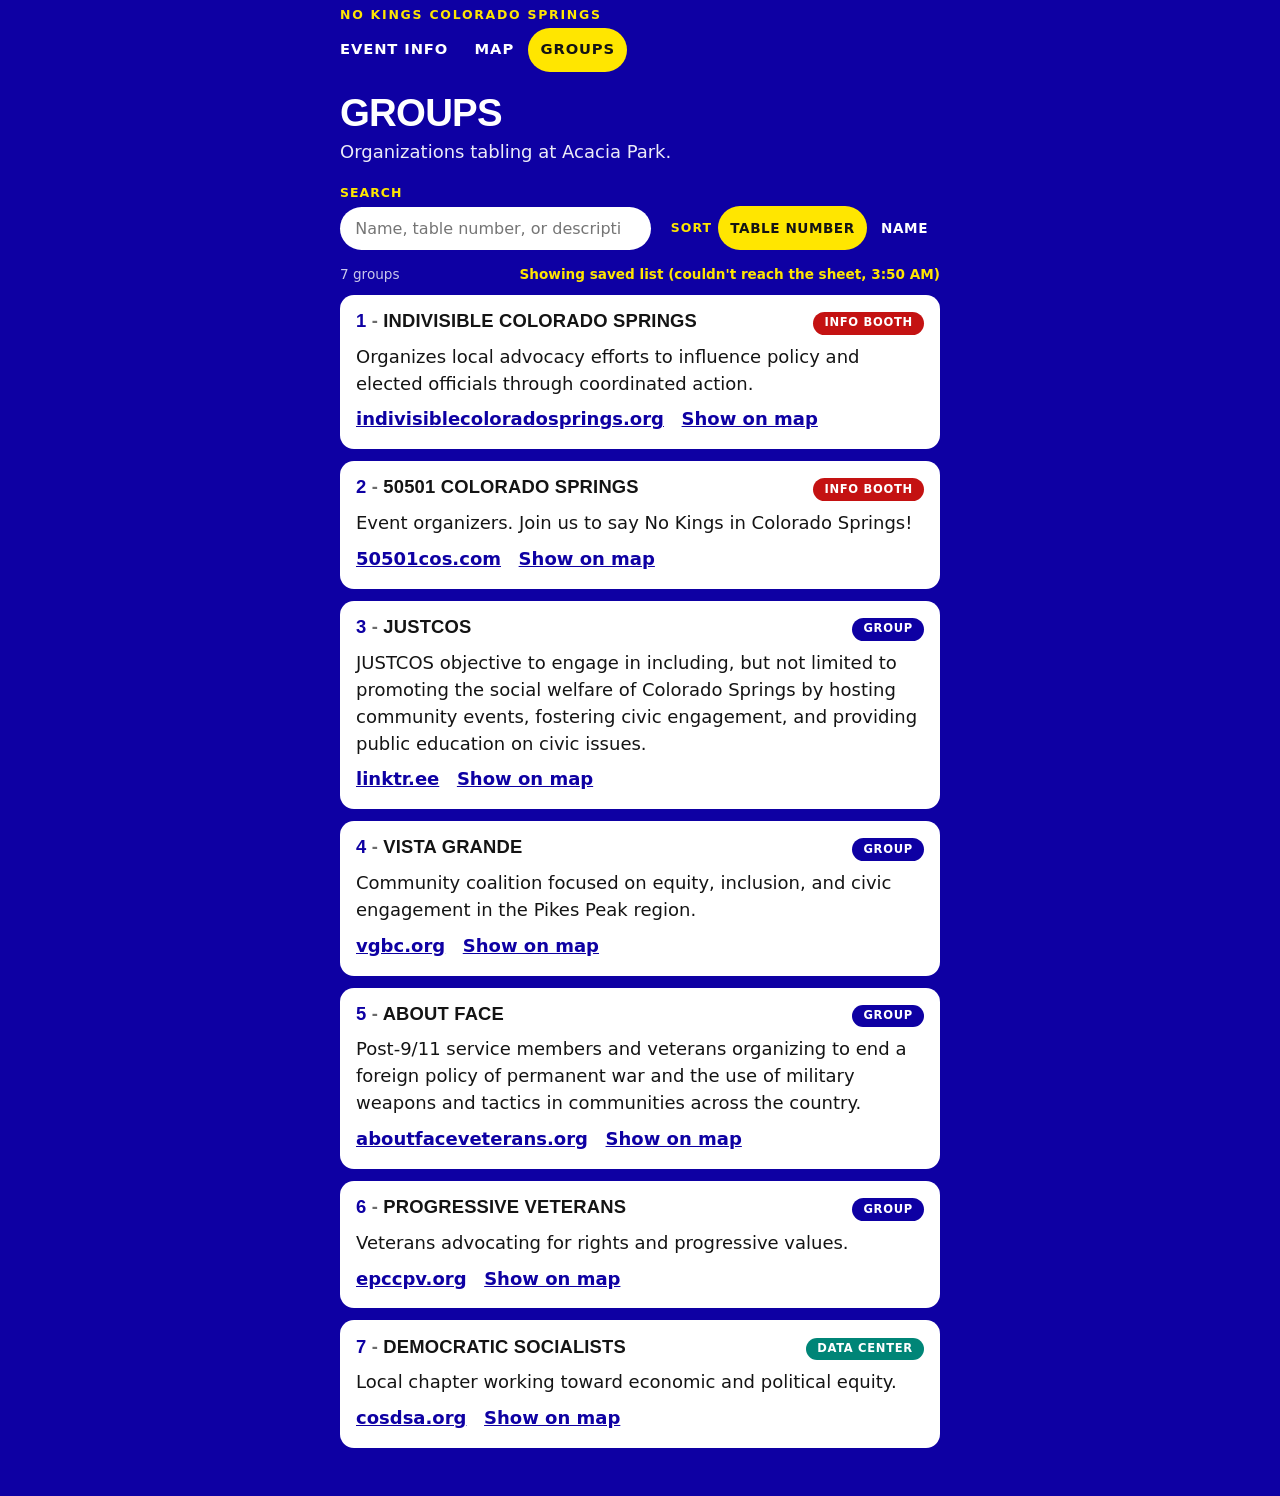
==== commit 841aa306: "Replace the data center with two numbered tables and renumber the map to match the sheet. Co-authore" ====
--- a/groups/index.html
+++ b/groups/index.html
@@ -6,7 +6,7 @@
   <title>Groups — No Kings: Vote Early, Colorado Springs</title>
   <meta name="description" content="Organizations tabling at Acacia Park for No Kings: Vote Early, October 17, 2026, with links to their websites and spots on the map.">
   <meta name="theme-color" content="#0e00a3">
-  <link rel="stylesheet" href="groups.css?v=7">
+  <link rel="stylesheet" href="groups.css?v=8">
 </head>
 <body>
   <header>
@@ -57,7 +57,7 @@
     </li>
   </template>
 
-  <script src="../data.js?v=1"></script>
+  <script src="../data.js?v=2"></script>
   <script src="groups.js?v=2"></script>
 </body>
 </html>
--- a/groups/groups.css
+++ b/groups/groups.css
@@ -7,6 +7,7 @@
   --org: #0e00a3;
   --ballot: #6d28a8;
   --aid: #ff7a00;
+  --data: #008577;
 }
 
 * { box-sizing: border-box; }
@@ -255,6 +256,7 @@
 .cat-org { --c: var(--org); }
 .cat-ballot { --c: var(--ballot); }
 .cat-aid { --c: var(--aid); }
+.cat-data { --c: var(--data); }
 
 .sr-only {
   position: absolute;
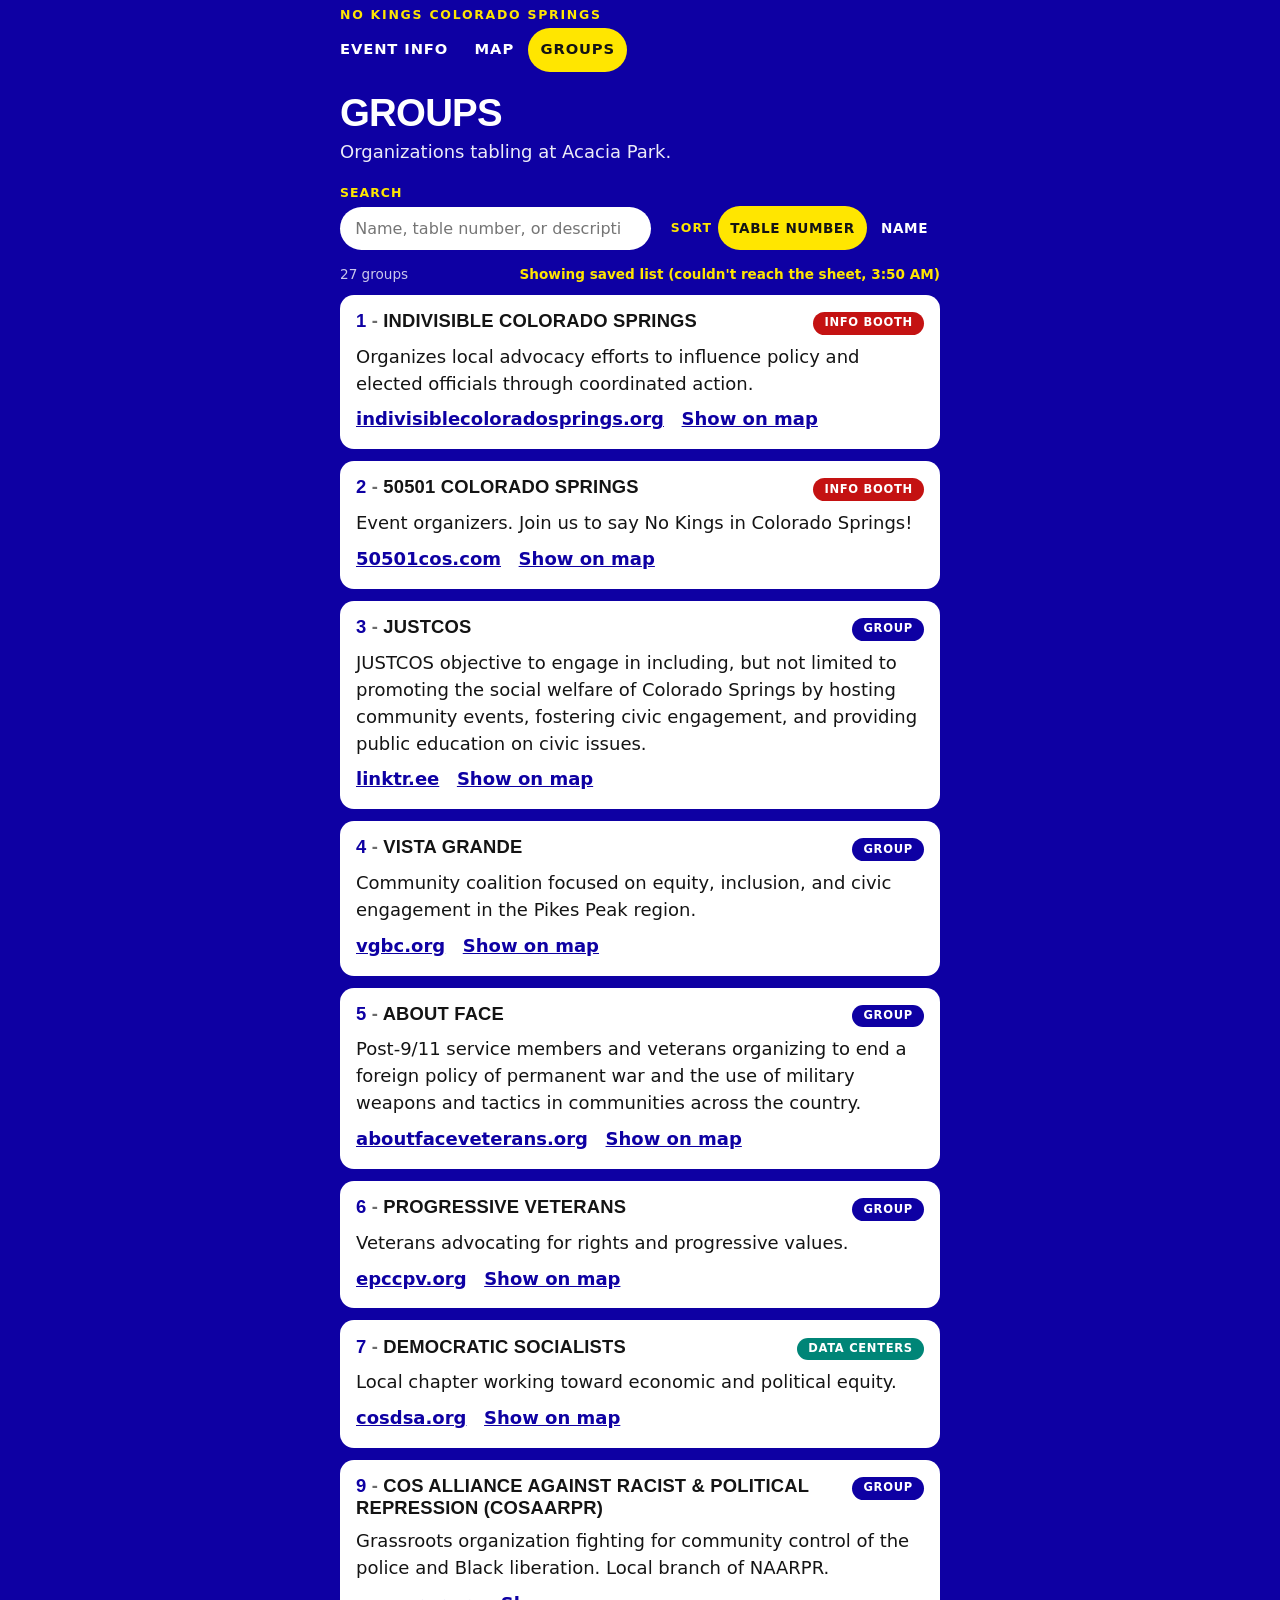
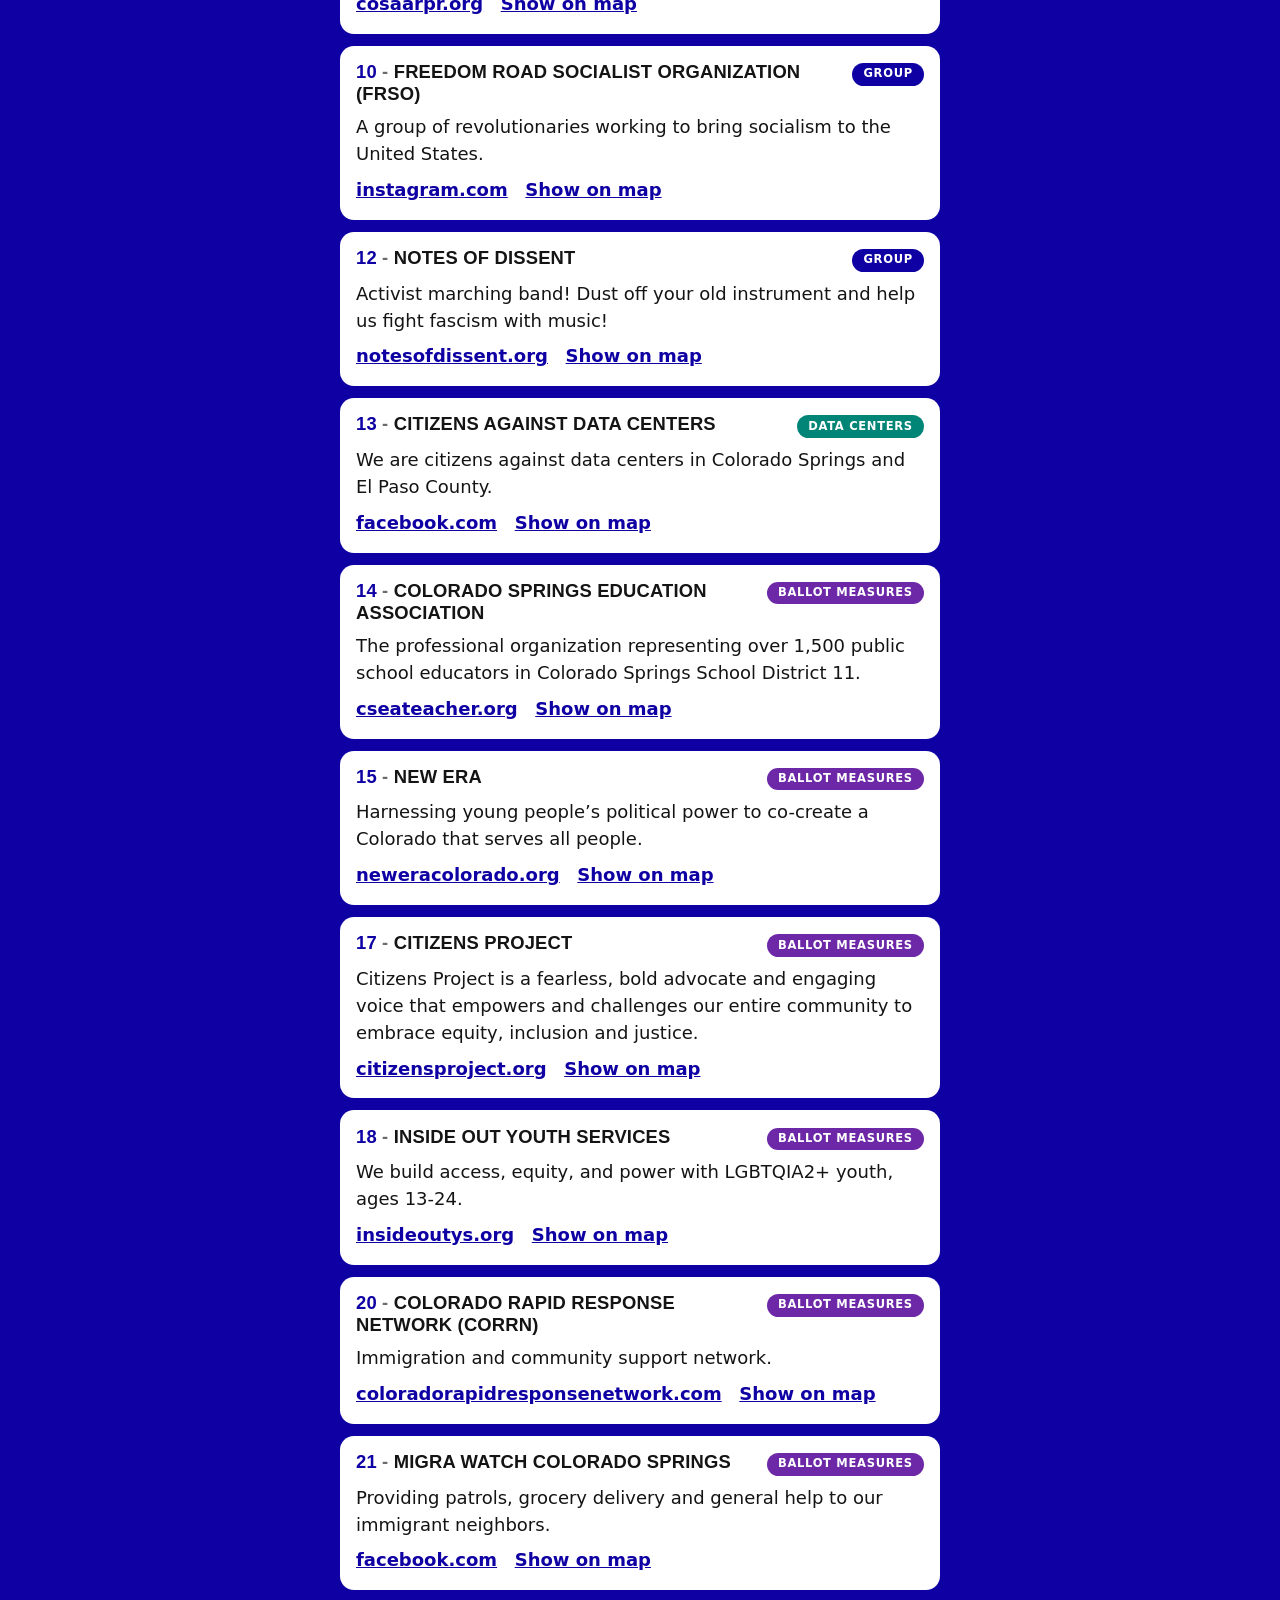
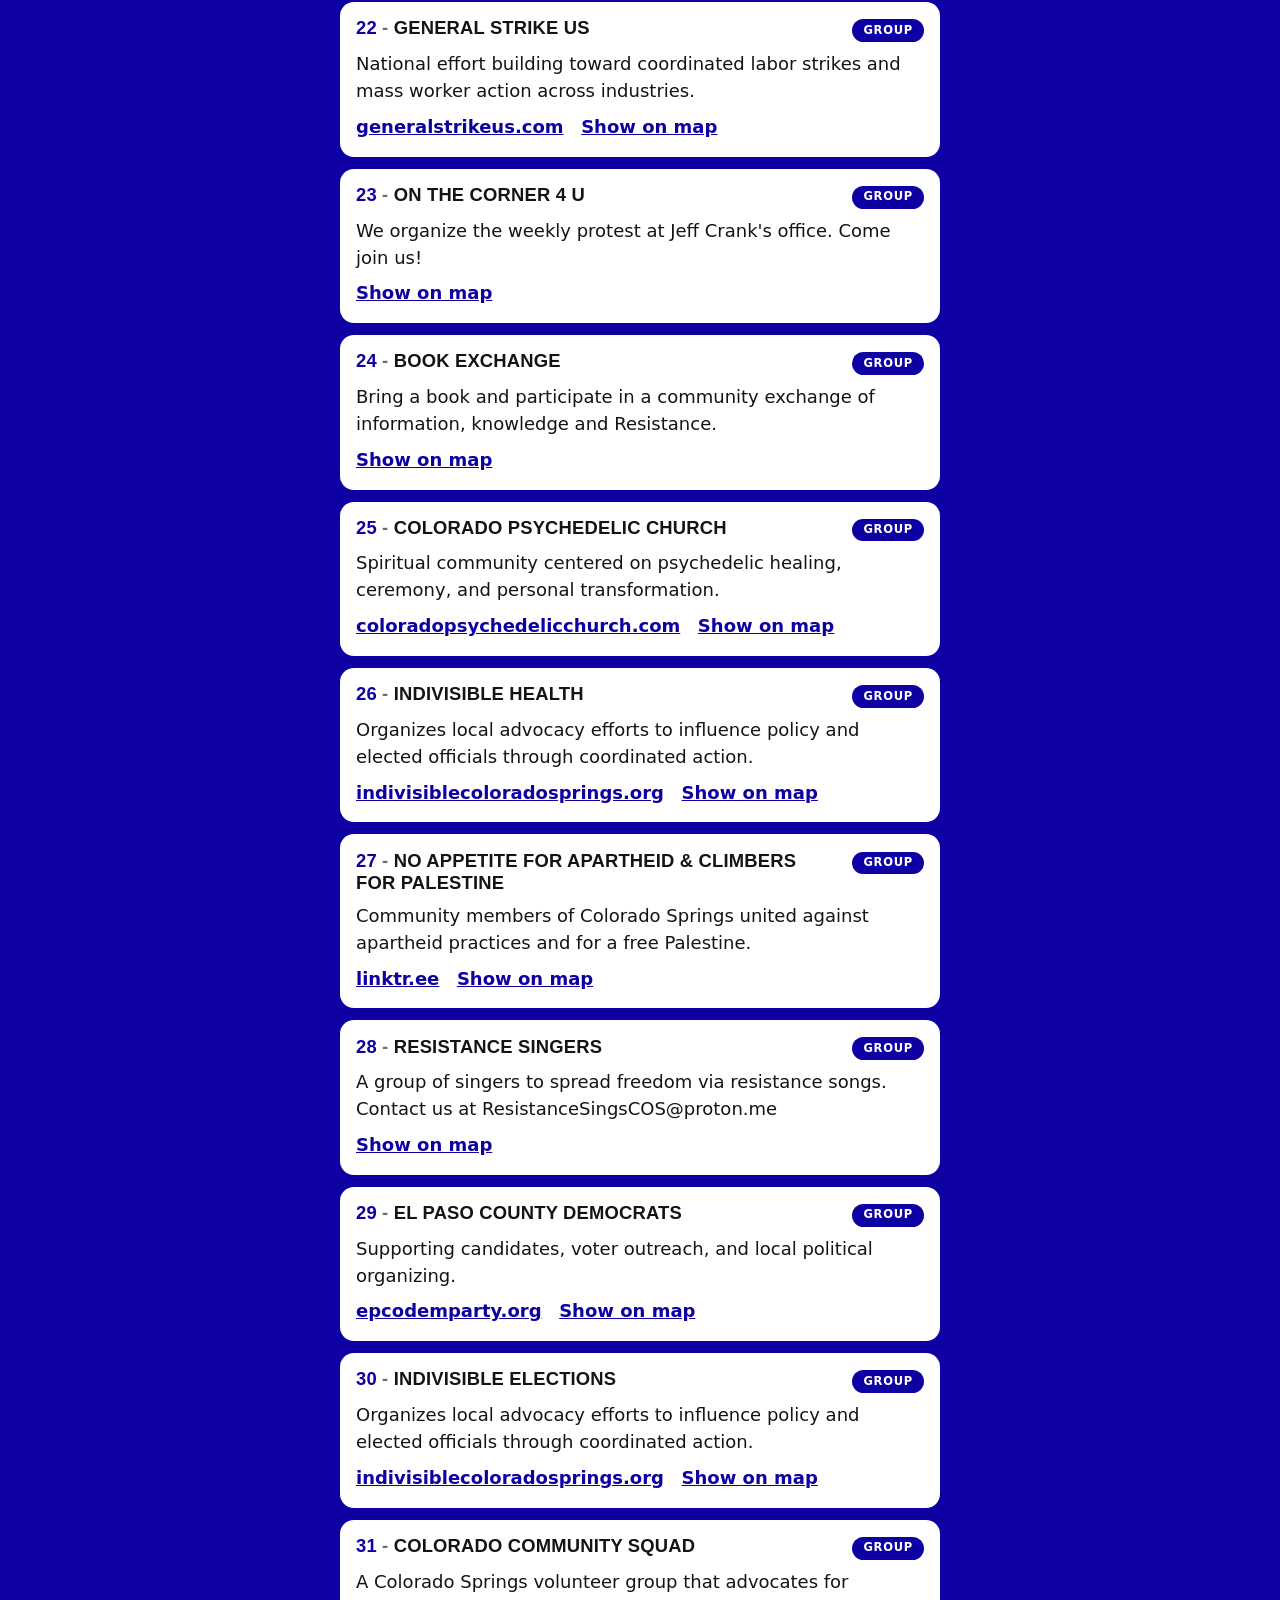
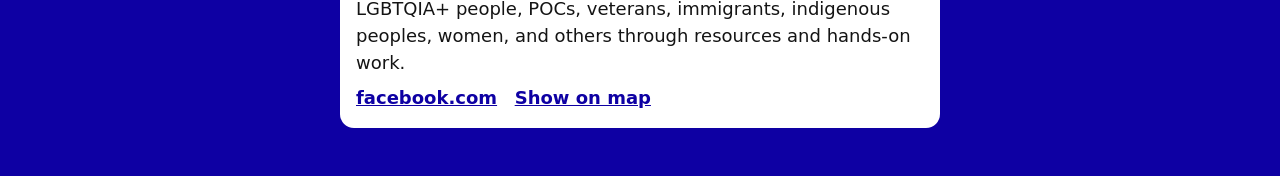
==== commit ef94b513: "Call the booth category Data Centers on the map and the groups page. Co-authored-by: Cursor <cursora" ====
--- a/groups/index.html
+++ b/groups/index.html
@@ -57,7 +57,7 @@
     </li>
   </template>
 
-  <script src="../data.js?v=2"></script>
+  <script src="../data.js?v=3"></script>
   <script src="groups.js?v=2"></script>
 </body>
 </html>
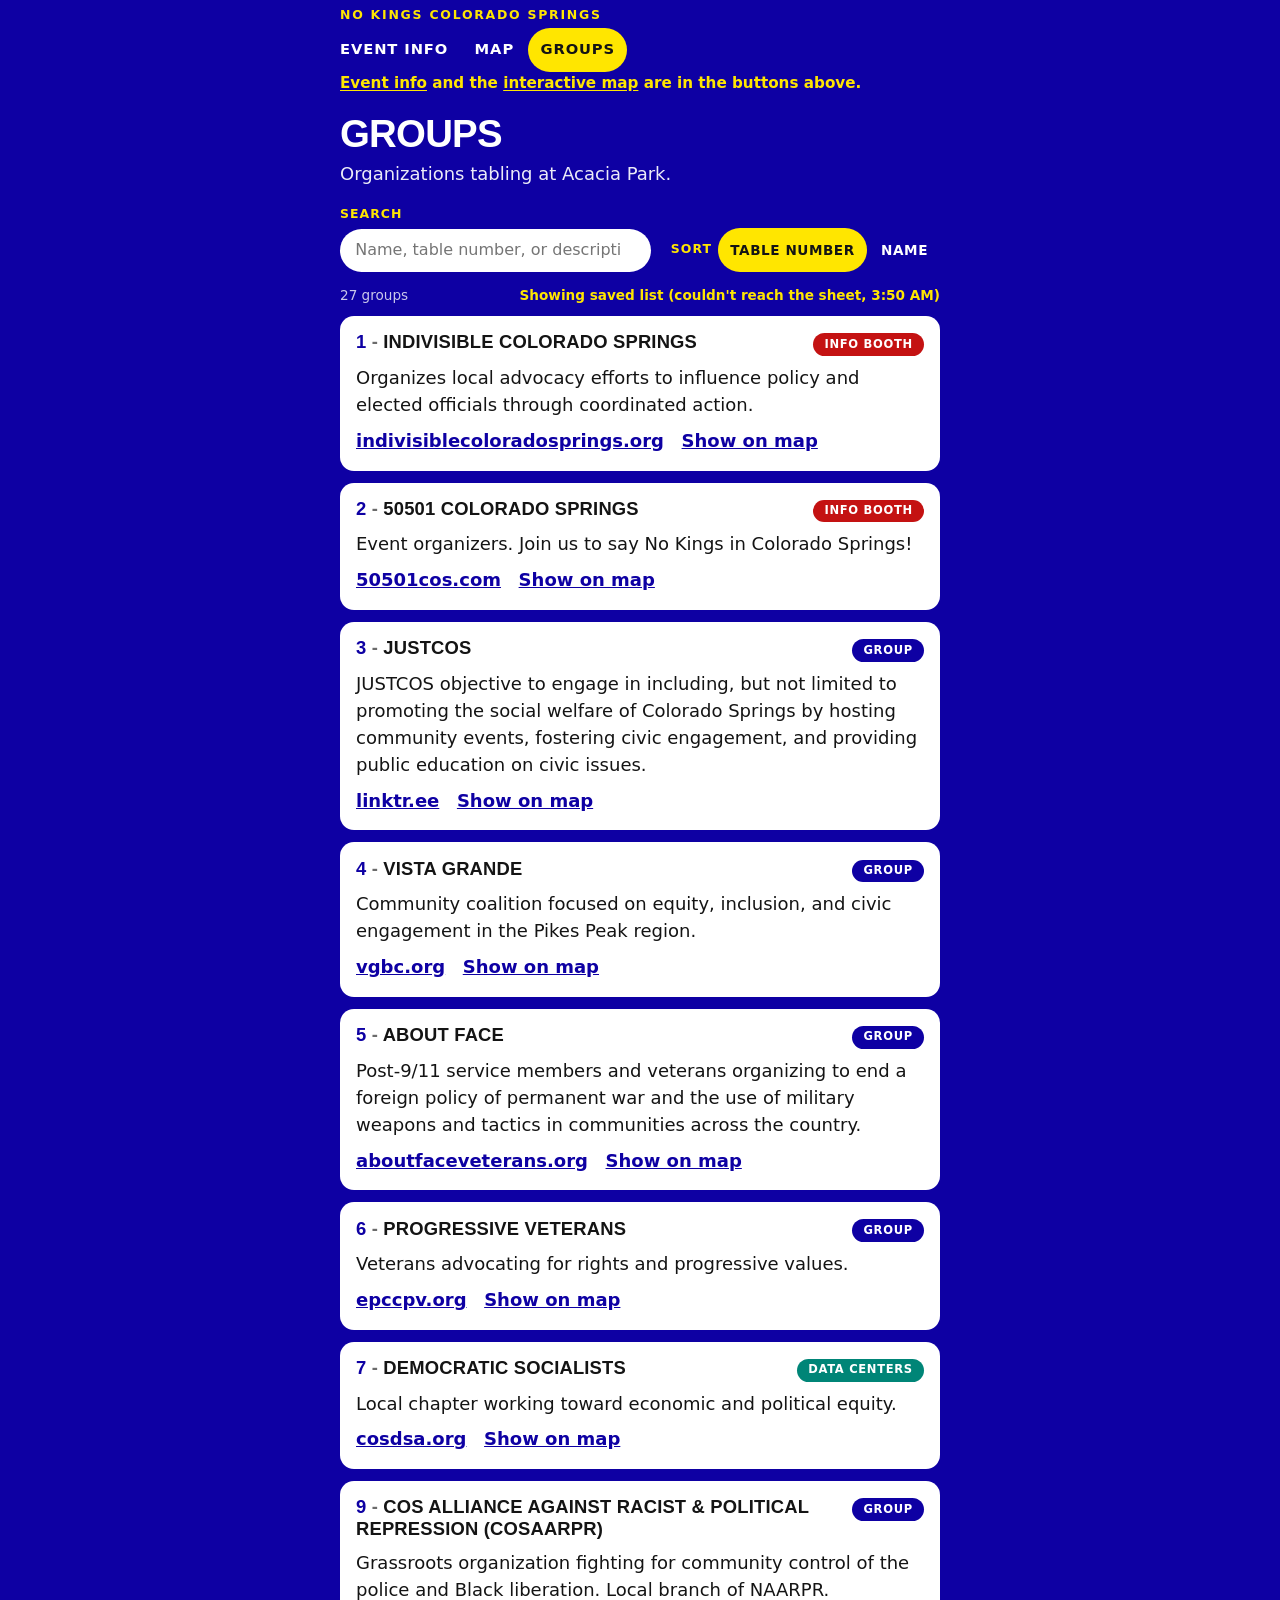
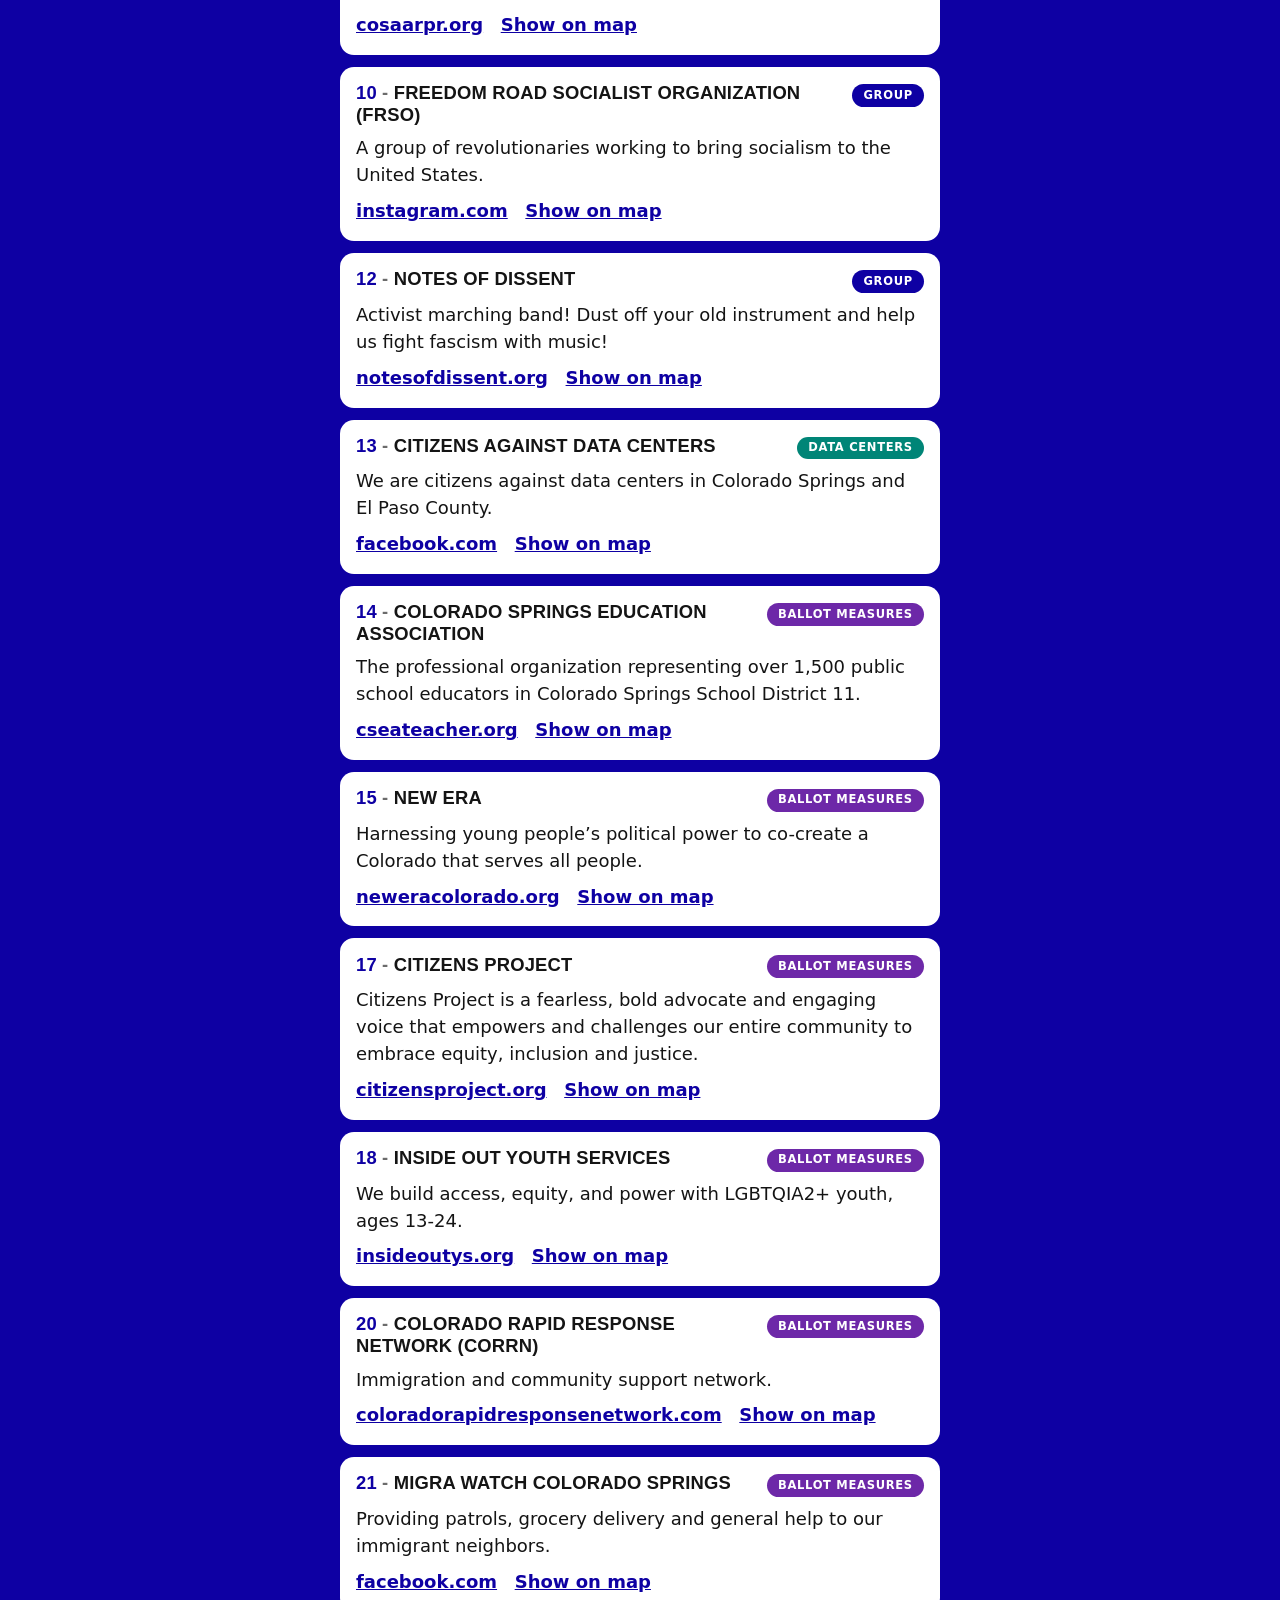
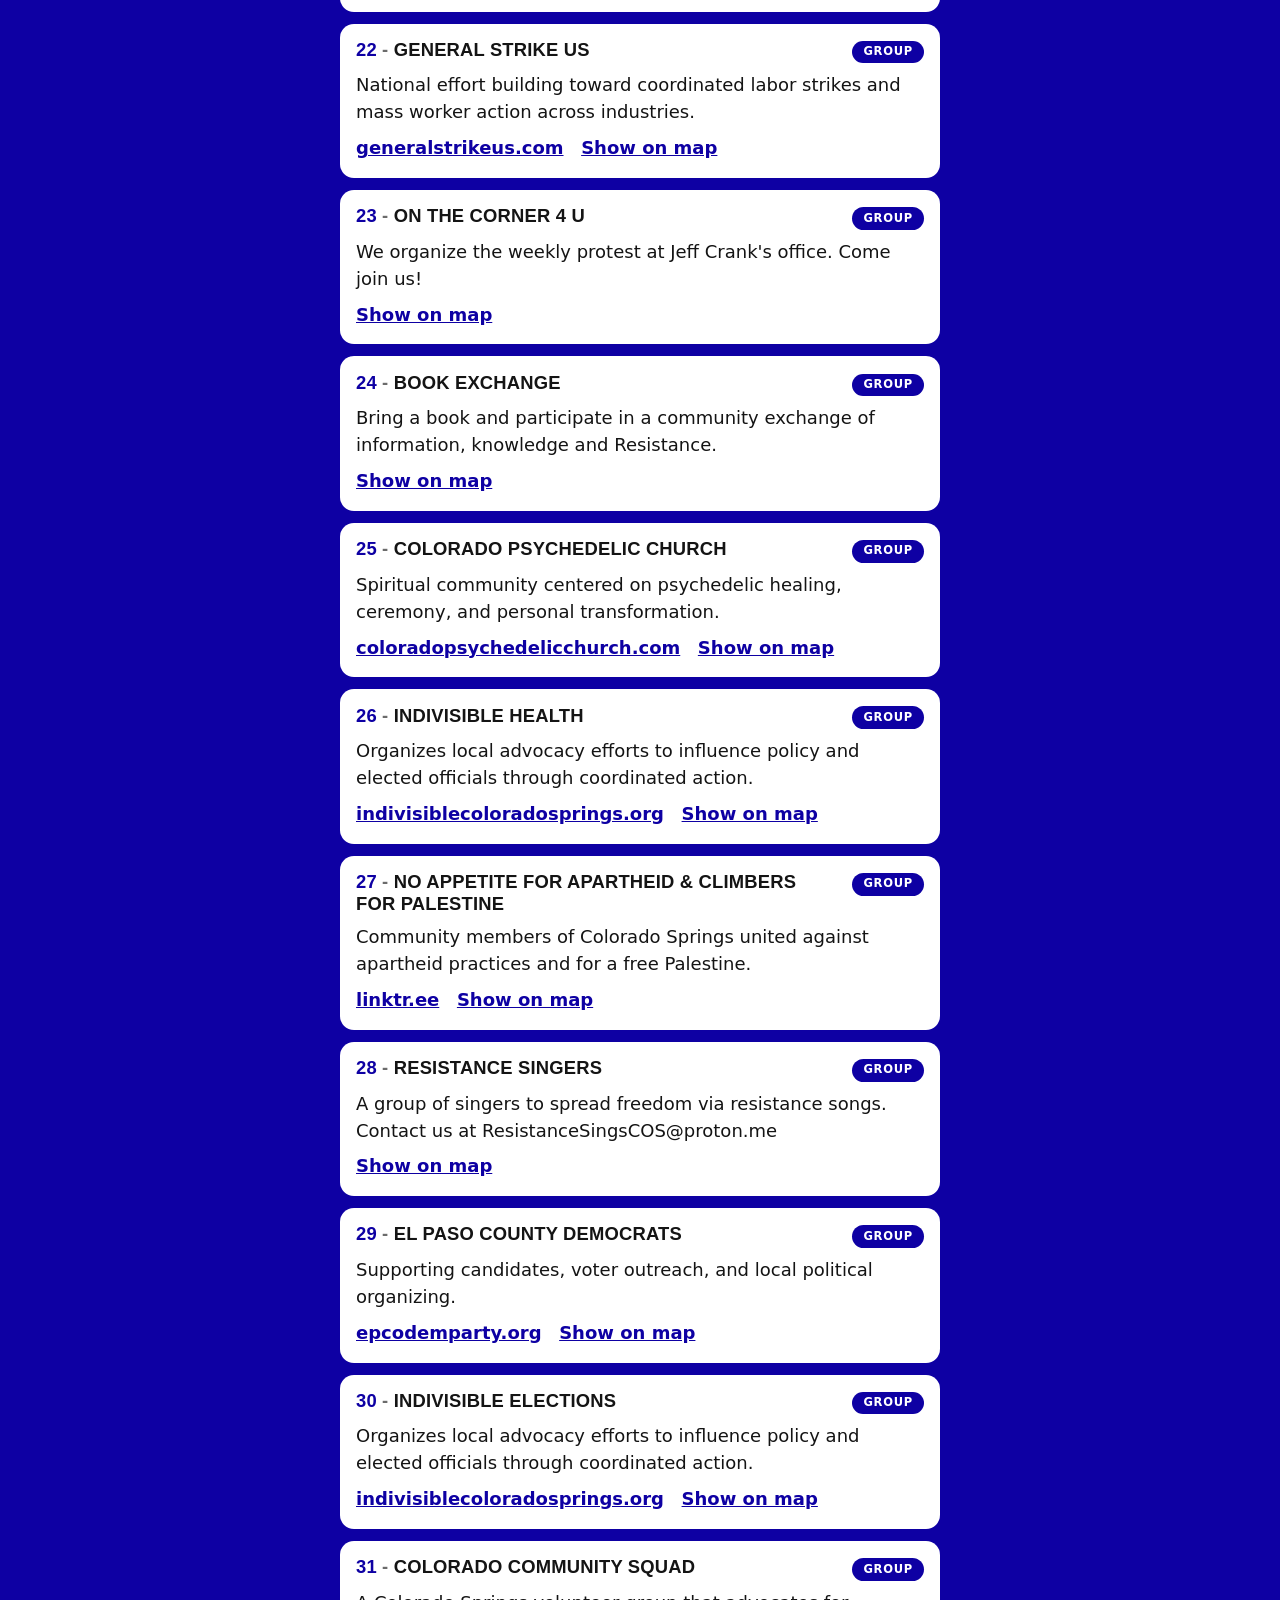
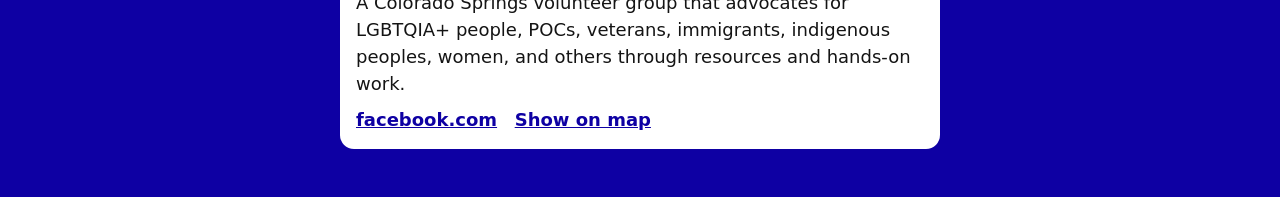
==== commit 539655c5: "Point people at the page buttons, and set the CIRC fund apart from the info cards. Co-authored-by: C" ====
--- a/groups/index.html
+++ b/groups/index.html
@@ -6,7 +6,7 @@
   <title>Groups — No Kings: Vote Early, Colorado Springs</title>
   <meta name="description" content="Organizations tabling at Acacia Park for No Kings: Vote Early, October 17, 2026, with links to their websites and spots on the map.">
   <meta name="theme-color" content="#0e00a3">
-  <link rel="stylesheet" href="groups.css?v=8">
+  <link rel="stylesheet" href="groups.css?v=9">
 </head>
 <body>
   <header>
@@ -16,6 +16,7 @@
       <a href="../map/">Map</a>
       <a href="./" aria-current="page">Groups</a>
     </nav>
+    <p class="hint"><a href="../">Event info</a> and the <a href="../map/">interactive map</a> are in the buttons above.</p>
   </header>
 
   <main>
--- a/groups/groups.css
+++ b/groups/groups.css
@@ -38,7 +38,23 @@
   max-width: 40rem;
   margin: 0 auto;
   /* The link padding is 0.75rem, so the words start on the same edge as the name and the heading. */
-  padding: 0.15rem 1.25rem 0.2rem 0.5rem;
+  padding: 0.15rem 1.25rem 0 0.5rem;
+}
+
+header .hint {
+  max-width: 40rem;
+  margin: 0 auto;
+  padding: 0.1rem 1.25rem 0.15rem 1.25rem;
+  color: var(--yellow);
+  font-weight: 700;
+  font-size: 0.95rem;
+  line-height: 1.35;
+}
+
+header .hint a {
+  color: var(--yellow);
+  text-decoration: underline;
+  text-underline-offset: 0.15em;
 }
 
 nav a {
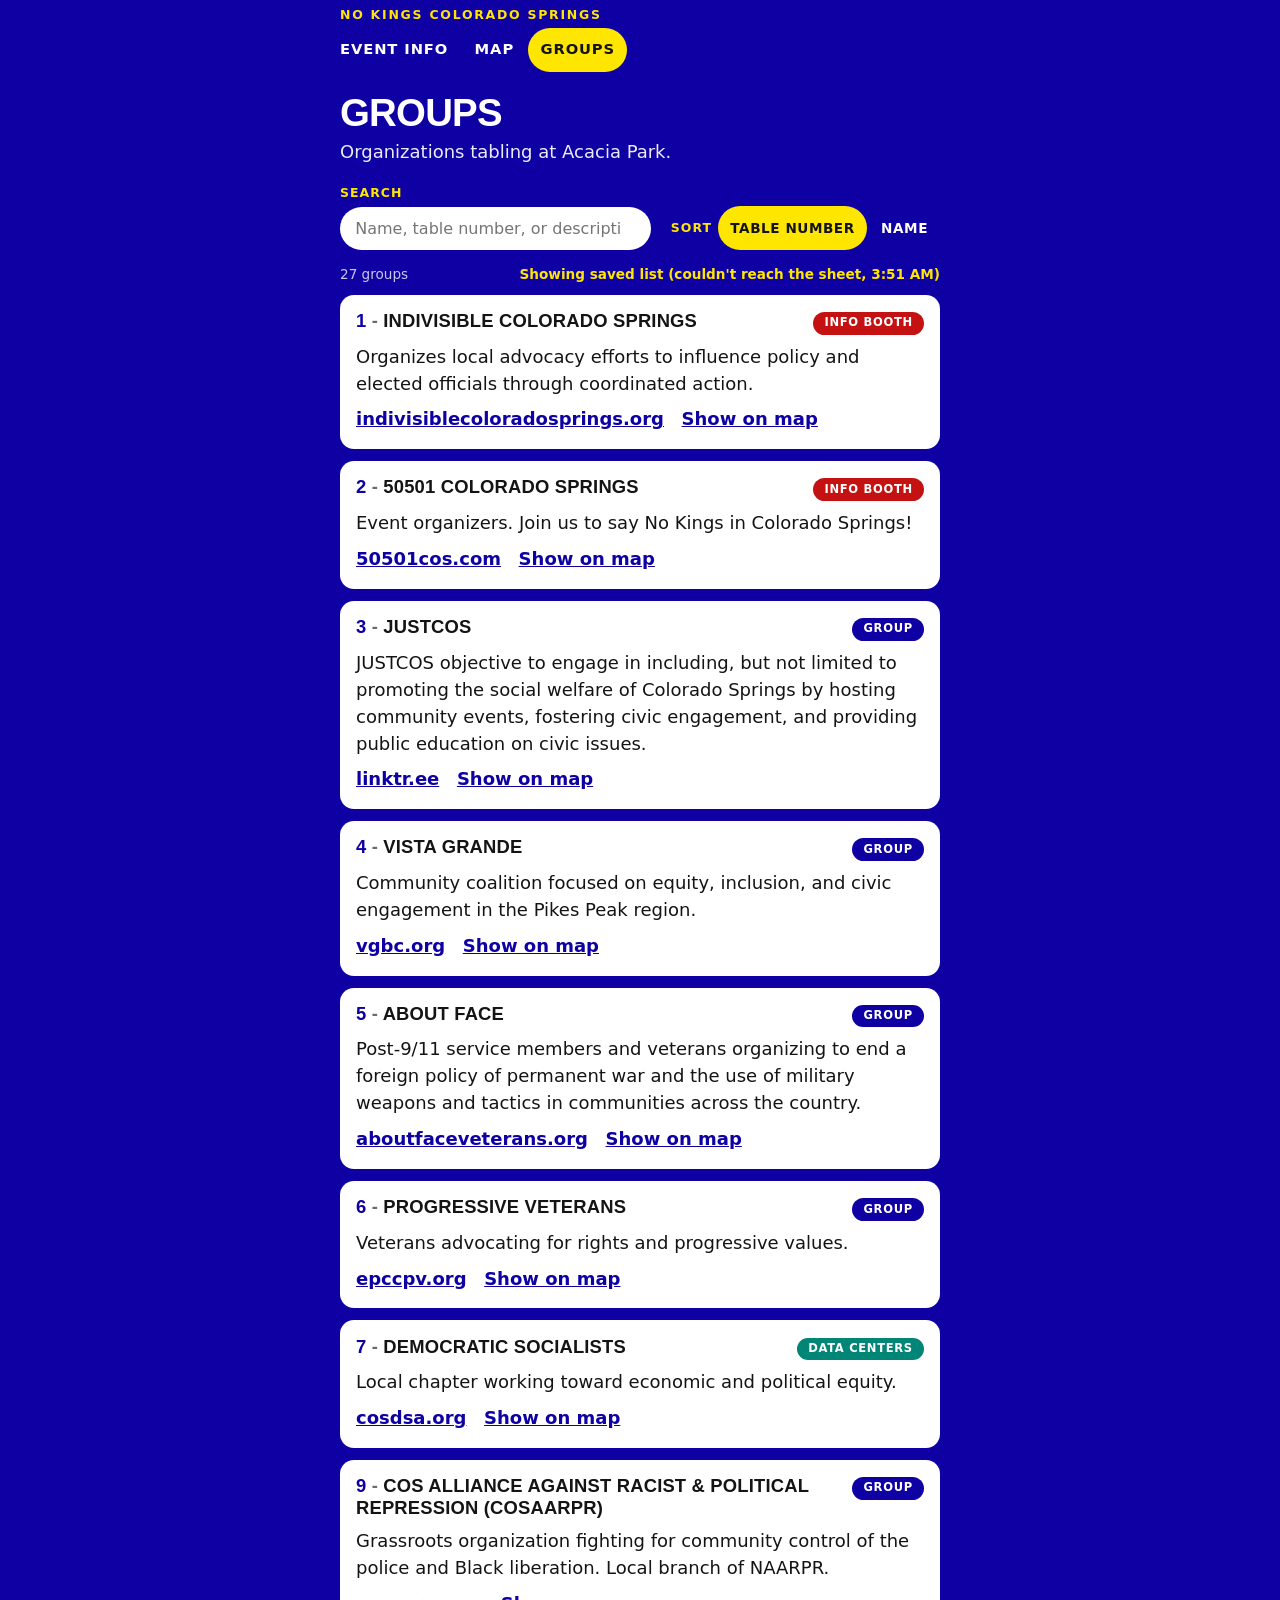
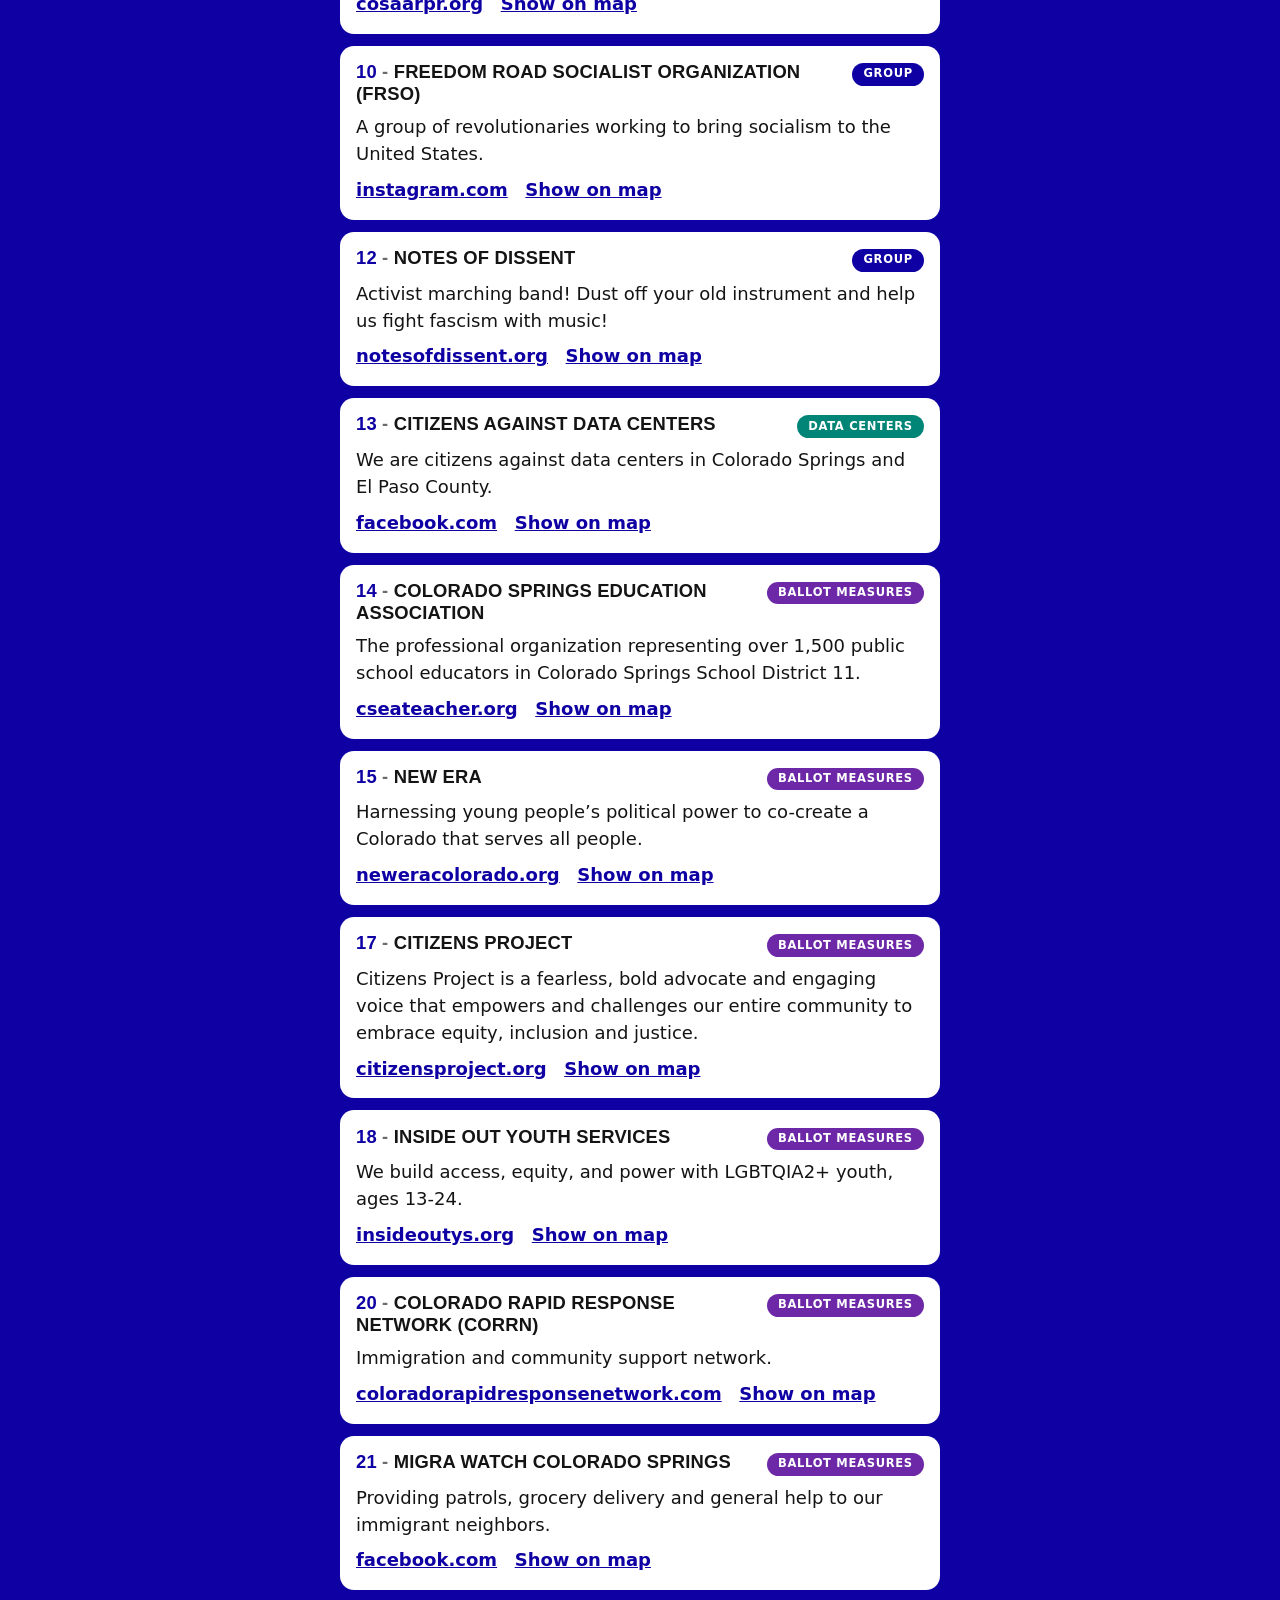
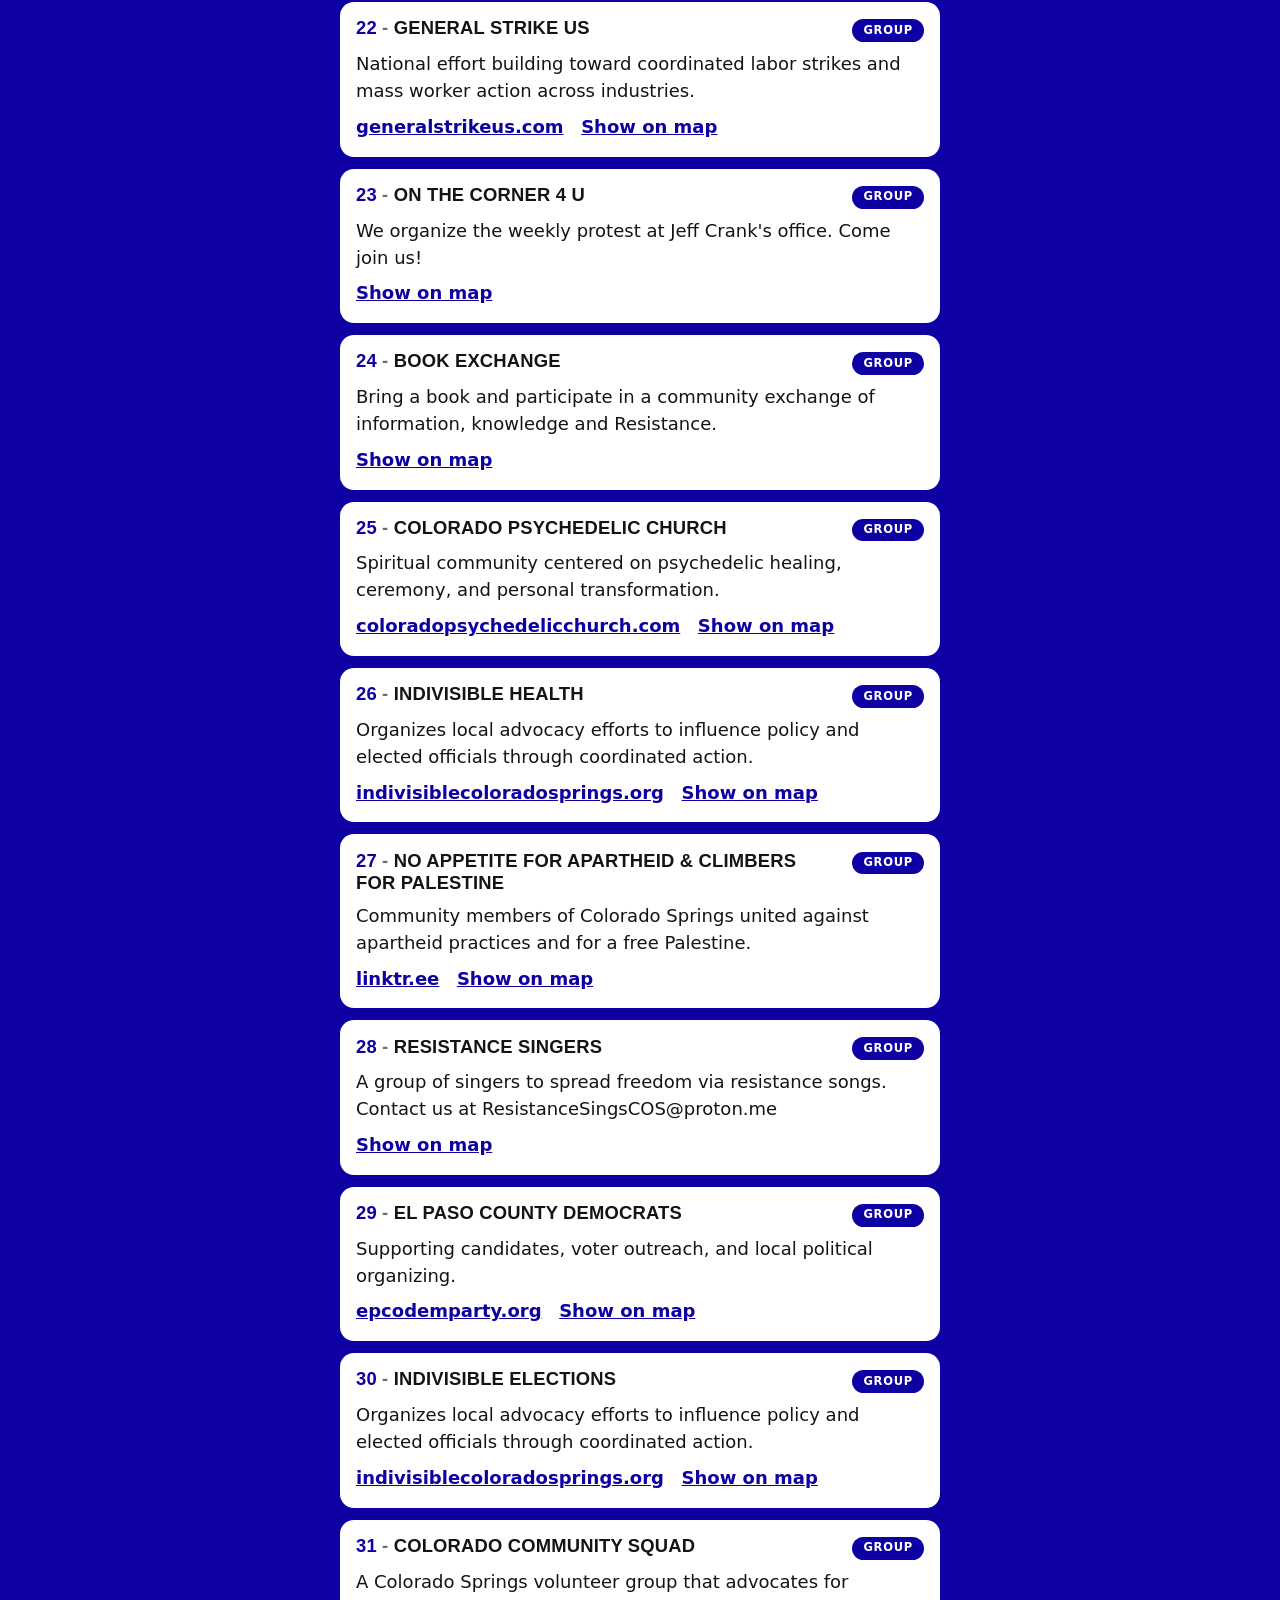
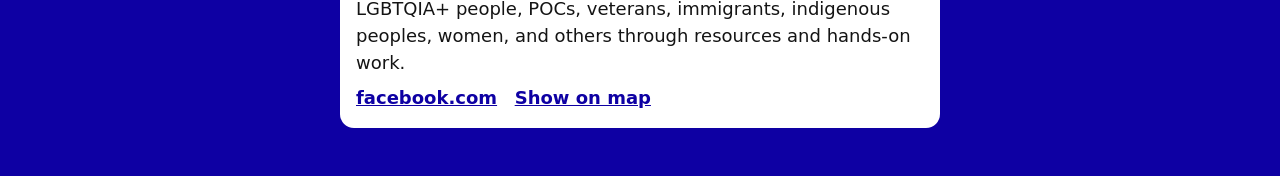
==== commit 30f76952: "Drop the extra navigation line on the groups page. Co-authored-by: Cursor <cursoragent@cursor.com>" ====
--- a/groups/index.html
+++ b/groups/index.html
@@ -6,7 +6,7 @@
   <title>Groups — No Kings: Vote Early, Colorado Springs</title>
   <meta name="description" content="Organizations tabling at Acacia Park for No Kings: Vote Early, October 17, 2026, with links to their websites and spots on the map.">
   <meta name="theme-color" content="#0e00a3">
-  <link rel="stylesheet" href="groups.css?v=9">
+  <link rel="stylesheet" href="groups.css?v=10">
 </head>
 <body>
   <header>
@@ -16,7 +16,6 @@
       <a href="../map/">Map</a>
       <a href="./" aria-current="page">Groups</a>
     </nav>
-    <p class="hint"><a href="../">Event info</a> and the <a href="../map/">interactive map</a> are in the buttons above.</p>
   </header>
 
   <main>
--- a/groups/groups.css
+++ b/groups/groups.css
@@ -38,23 +38,7 @@
   max-width: 40rem;
   margin: 0 auto;
   /* The link padding is 0.75rem, so the words start on the same edge as the name and the heading. */
-  padding: 0.15rem 1.25rem 0 0.5rem;
-}
-
-header .hint {
-  max-width: 40rem;
-  margin: 0 auto;
-  padding: 0.1rem 1.25rem 0.15rem 1.25rem;
-  color: var(--yellow);
-  font-weight: 700;
-  font-size: 0.95rem;
-  line-height: 1.35;
-}
-
-header .hint a {
-  color: var(--yellow);
-  text-decoration: underline;
-  text-underline-offset: 0.15em;
+  padding: 0.15rem 1.25rem 0.2rem 0.5rem;
 }
 
 nav a {
